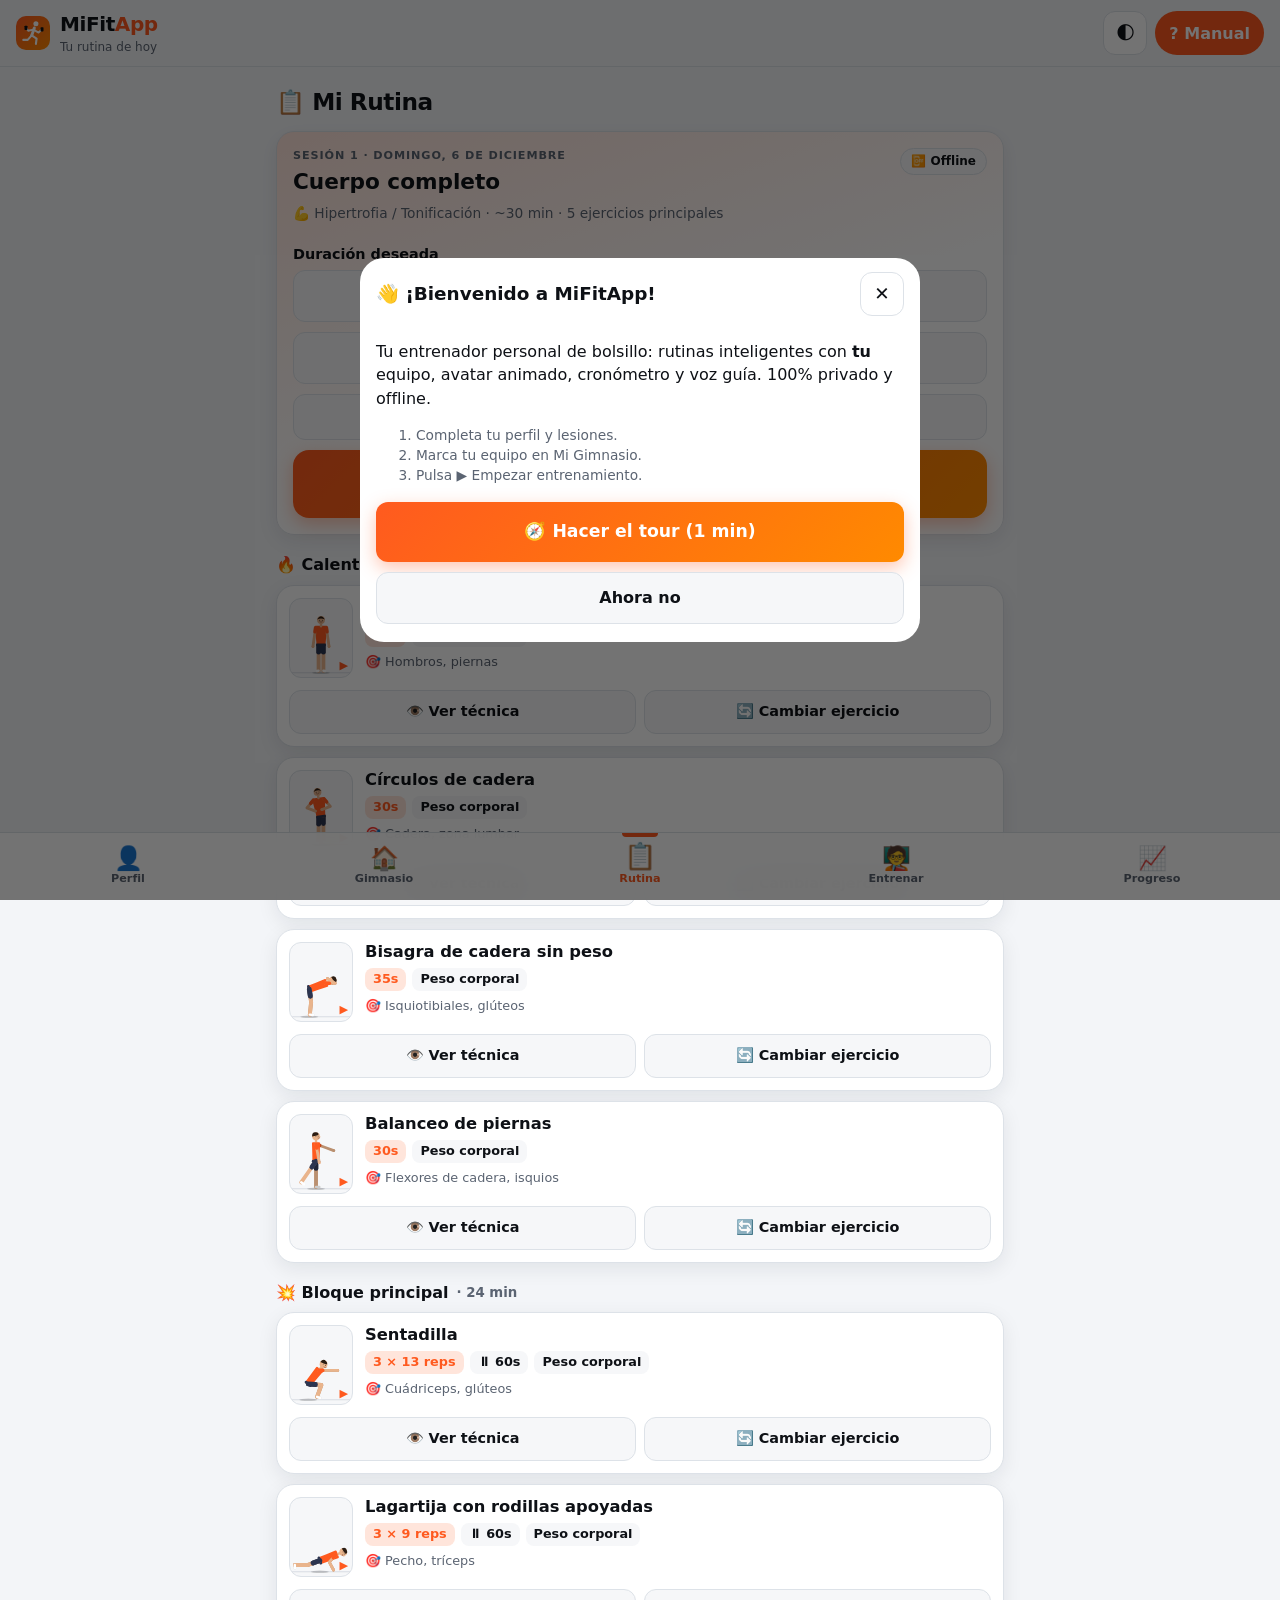
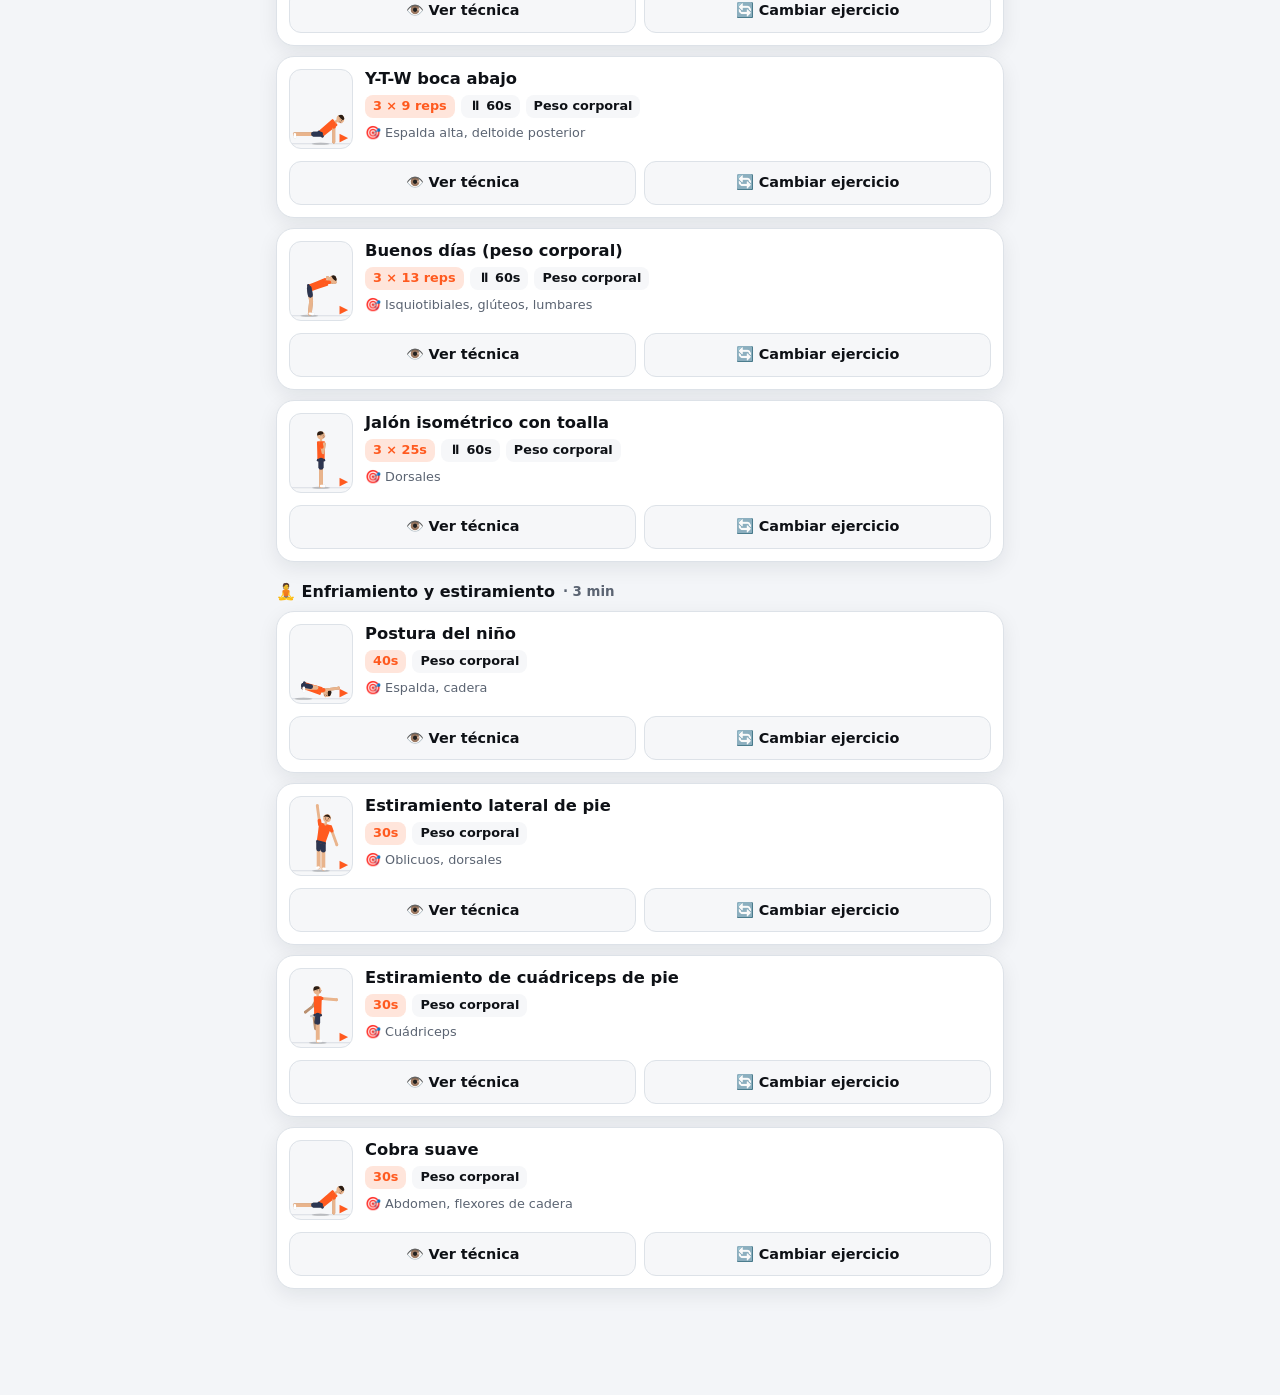
==== index.html @ 3c5616e1 "v1.1.0: galería de 12 entrenadores articulados y animación robusta en móvil - avatar.js: 12 personaj" ====
<!DOCTYPE html>
<html lang="es">
<head>
  <meta charset="UTF-8">
  <meta name="viewport" content="width=device-width, initial-scale=1, viewport-fit=cover">
  <title>MiFitApp · Entrenador personal</title>
  <meta name="description" content="Entrenamiento personalizado con tu equipo en casa: rutinas inteligentes, entrenador animado, cronómetro y voz guía. 100% offline y privado.">
  <meta name="theme-color" content="#0E1116" id="metaTheme">
  <meta name="mobile-web-app-capable" content="yes">
  <meta name="apple-mobile-web-app-capable" content="yes">
  <meta name="apple-mobile-web-app-status-bar-style" content="black-translucent">
  <meta name="apple-mobile-web-app-title" content="MiFitApp">
  <link rel="manifest" href="manifest.json">
  <link rel="icon" href="icons/icon.svg" type="image/svg+xml">
  <link rel="apple-touch-icon" href="icons/icon-192.png">
  <!-- Tema sin parpadeo: se aplica antes de pintar -->
  <script>
    (function () {
      try {
        var t = localStorage.getItem('mifit_theme') || 'auto';
        var dark = t === 'dark' || (t === 'auto' && window.matchMedia('(prefers-color-scheme: dark)').matches);
        document.documentElement.setAttribute('data-theme', dark ? 'dark' : 'light');
        document.documentElement.setAttribute('data-theme-pref', t);
      } catch (e) { document.documentElement.setAttribute('data-theme', 'dark'); }
    })();
  </script>
  <link rel="stylesheet" href="css/styles.css">
</head>
<body>
  <a class="skip" href="#main">Saltar al contenido</a>

  <!-- ===== Cabecera ===== -->
  <header class="app-header">
    <div class="brand">
      <img src="icons/icon.svg" alt="" class="brand-logo" width="34" height="34">
      <div>
        <h1>MiFit<span>App</span></h1>
        <p class="brand-sub" id="headerSub">Tu entrenador de bolsillo</p>
      </div>
    </div>
    <div class="header-actions">
      <button class="icon-btn" id="btnTheme" aria-label="Cambiar tema" title="Tema"><span id="themeIcon">🌓</span></button>
      <button class="pill-btn" id="btnManual" aria-label="Abrir manual">? Manual</button>
    </div>
  </header>

  <div id="banner" class="banner" hidden></div>

  <main id="main">
    <!-- ===================== PESTAÑA 1: PERFIL ===================== -->
    <section class="tab" id="tab-perfil" data-tab="perfil" hidden>
      <h2 class="tab-title">👤 Mi Perfil y Salud</h2>

      <div class="card">
        <h3>Datos biométricos</h3>
        <div class="grid-2">
          <label class="field"><span>Edad</span><input type="number" inputmode="numeric" id="pEdad" min="12" max="99" placeholder="30"></label>
          <label class="field"><span>Sexo</span>
            <select id="pSexo"><option value="m">Hombre</option><option value="f">Mujer</option></select>
          </label>
          <label class="field"><span>Peso (kg)</span><input type="number" inputmode="decimal" id="pPeso" min="30" max="250" step="0.1" placeholder="70"></label>
          <label class="field"><span>Estatura (cm)</span><input type="number" inputmode="numeric" id="pEstatura" min="120" max="230" placeholder="170"></label>
        </div>
        <div class="stat-row" id="bioStats"></div>
        <p class="label">Nivel de experiencia</p>
        <div class="seg" id="pNivel" role="radiogroup">
          <button data-v="principiante" role="radio">🌱 Principiante</button>
          <button data-v="intermedio" role="radio">⚡ Intermedio</button>
          <button data-v="avanzado" role="radio">🔥 Avanzado</button>
        </div>
        <p class="label">Días disponibles por semana</p>
        <div class="seg seg-num" id="pDias" role="radiogroup">
          <button data-v="2">2</button><button data-v="3">3</button><button data-v="4">4</button><button data-v="5">5</button><button data-v="6">6</button>
        </div>
        <p class="hint" id="splitHint"></p>
      </div>

      <div class="card">
        <h3>Objetivo principal</h3>
        <div class="choice-grid" id="pObjetivo"></div>
      </div>

      <div class="card">
        <h3>🚦 Semáforo de lesiones</h3>
        <p class="hint">Excluimos ejercicios de impacto o riesgo para estas zonas y los sustituimos por variantes seguras.</p>
        <div class="chips" id="pLesiones"></div>
        <p class="hint warn">⚠️ MiFitApp no sustituye a un profesional de la salud. Si tienes dolor agudo, consulta a tu médico.</p>
      </div>

      <div class="card">
        <h3>🎭 Mi entrenador</h3>
        <p class="hint">12 personajes articulados: humanos, mascotas y objetos. Todos hacen los mismos ejercicios y sostienen tu equipo.</p>
        <div class="gallery" id="galeriaPerfil"></div>
      </div>

      <div class="card">
        <h3>🔊 Voz, sonido y vibración</h3>
        <label class="switch-row"><span>🔊 Voz guía en español</span><input type="checkbox" id="sVoz" class="switch"></label>
        <label class="switch-row"><span>📳 Vibración</span><input type="checkbox" id="sVibra" class="switch"></label>
        <label class="switch-row"><span>🔔 Pitidos</span><input type="checkbox" id="sBeep" class="switch"></label>
        <button class="btn btn-ghost" id="btnProbarVoz">▶️ Probar voz</button>
      </div>

      <div class="card">
        <h3>✨ Inteligencia Artificial (opcional)</h3>
        <p class="hint">Pega tu API Key gratuita de <a href="https://aistudio.google.com/app/apikey" target="_blank" rel="noopener">Google AI Studio</a> para generar rutinas con Gemini 2.5 Flash. Se guarda solo en este dispositivo.</p>
        <div class="input-group">
          <input type="password" id="sApiKey" placeholder="AIza..." autocomplete="off" spellcheck="false">
          <button class="icon-btn" id="btnVerKey" aria-label="Mostrar u ocultar clave">👁️</button>
        </div>
        <div class="btn-row">
          <button class="btn btn-ghost" id="btnProbarKey">🔌 Probar conexión</button>
          <button class="btn btn-ghost" id="btnBorrarKey">🗑️ Quitar clave</button>
        </div>
        <p class="hint" id="keyStatus"></p>
      </div>

      <div class="card">
        <h3>🎨 Apariencia</h3>
        <div class="seg" id="sTema">
          <button data-v="light">☀️ Claro</button>
          <button data-v="dark">🌙 Oscuro</button>
          <button data-v="auto">🌓 Automático</button>
        </div>
      </div>

      <div class="card" id="cardRespaldo">
        <h3>💾 Datos y respaldo</h3>
        <p class="hint">Todo vive en tu teléfono. Exporta un respaldo para no perder tu progreso.</p>
        <p class="hint" id="lastBackupInfo"></p>
        <div class="btn-col">
          <button class="btn btn-primary" id="btnExportar">⬇️ Descargar respaldo</button>
          <button class="btn btn-secondary" id="btnCompartir">📤 Compartir (WhatsApp / Drive)</button>
          <label class="btn btn-ghost file-btn">📂 Restaurar desde archivo<input type="file" id="fileImport" accept="application/json,.json" hidden></label>
        </div>
        <details class="mirror">
          <summary>🪞 Copias espejo automáticas (últimos 7 días)</summary>
          <div id="mirrorList" class="mirror-list"></div>
        </details>
        <button class="btn btn-danger-ghost" id="btnReset">🧨 Borrar todos mis datos</button>
      </div>
      <p class="version" id="appVersion"></p>
    </section>

    <!-- ===================== PESTAÑA 2: GIMNASIO ===================== -->
    <section class="tab" id="tab-gimnasio" data-tab="gimnasio" hidden>
      <h2 class="tab-title">🏠 Mi Gimnasio</h2>
      <p class="hint">Marca exactamente lo que tienes. La rutina usará solo ese equipo.</p>
      <div class="travel-cta">
        <button class="btn btn-accent btn-lg" id="btnViaje">🧳 Modo Viaje · Hoy solo tengo…</button>
        <p class="hint" id="travelInfo"></p>
      </div>
      <div id="equipoLista"></div>
      <div class="sticky-summary" id="equipoResumen"></div>
    </section>

    <!-- ===================== PESTAÑA 3: RUTINA ===================== -->
    <section class="tab" id="tab-rutina" data-tab="rutina" hidden>
      <h2 class="tab-title">📋 Mi Rutina</h2>
      <div class="card hero-card">
        <div class="hero-top">
          <div>
            <p class="eyebrow" id="rDiaNum">Sesión 1</p>
            <h3 id="rDiaNombre">Cuerpo completo</h3>
            <p class="hint" id="rMeta"></p>
          </div>
          <span class="badge" id="rFuente">Offline</span>
        </div>
        <p class="label">Duración deseada</p>
        <div class="seg seg-num" id="rDuracion">
          <button data-v="15">15′</button><button data-v="30">30′</button><button data-v="45">45′</button><button data-v="60">60′</button>
        </div>
        <div class="btn-row">
          <button class="btn btn-ghost" id="btnRegenerar">🔄 Nueva rutina</button>
          <button class="btn btn-ai" id="btnIA" hidden>✨ Con IA</button>
        </div>
        <button class="btn btn-ghost" id="btnEntrenadorRutina">🎭 Entrenador</button>
        <button class="btn btn-primary btn-xl" id="btnEmpezar">▶️ Empezar entrenamiento</button>
      </div>
      <div id="travelBanner" class="notice" hidden></div>
      <div id="iaExplicacion" class="notice ai" hidden></div>
      <div id="rutinaLista"></div>
    </section>

    <!-- ===================== PESTAÑA 4: ENTRENADOR ===================== -->
    <section class="tab" id="tab-entrenador" data-tab="entrenador" hidden>
      <!-- Vista previa (sin sesión activa) -->
      <div id="coachIdle">
        <h2 class="tab-title">🧑‍🏫 Entrenador en Vivo</h2>
        <div class="card coach-preview">
          <div class="avatar-box" id="avatarIdle"></div>
          <button class="btn btn-ghost" id="btnCambiarEntrenador">🎭 Cambiar entrenador</button>
          <p class="hint center" id="coachIdleInfo"></p>
          <button class="btn btn-primary btn-xl" id="btnIniciarCoach">▶️ Iniciar rutina de hoy</button>
          <p class="hint center">La pantalla se mantendrá encendida mientras entrenas.</p>
        </div>
      </div>

      <!-- Reproductor (sesión activa, pantalla completa dividida) -->
      <div id="player" class="player" hidden data-phase="prep">
        <div class="player-top">
          <button class="icon-btn" id="plClose" aria-label="Salir del entrenamiento">✕</button>
          <div class="pl-progress"><div id="plProgressBar"></div></div>
          <div class="pl-clock" aria-label="Tiempo total"><span>⏱</span> <b id="plTotal">00:00</b></div>
          <button class="icon-btn" id="plVoice" aria-label="Activar o silenciar voz">🔊</button>
        </div>

        <!-- Mitad superior: avatar -->
        <div class="pl-stage">
          <div class="pl-info">
            <p class="pl-block" id="plBlock">Calentamiento</p>
            <h2 id="plName">Prepárate</h2>
            <p class="pl-set" id="plSet"></p>
          </div>
          <div class="avatar-box pl-avatar" id="avatarLive"></div>
          <div class="pl-tip">
            <p id="plMuscles"></p>
            <p id="plTip"></p>
          </div>
        </div>

        <!-- Mitad inferior: cronómetro + controles -->
        <div class="pl-panel">
          <div class="pl-timer-row">
            <div class="ring-wrap">
              <svg viewBox="0 0 120 120" class="ring" aria-hidden="true">
                <circle cx="60" cy="60" r="52" class="ring-bg"/>
                <circle cx="60" cy="60" r="52" class="ring-fg" id="plRing"/>
              </svg>
              <div class="ring-center">
                <div class="ring-num" id="plTime">00:05</div>
                <div class="ring-label" id="plLabel">Prepárate</div>
              </div>
            </div>
            <div class="pl-side">
              <div class="next-card" id="plNext" hidden>
                <p class="eyebrow">Siguiente</p>
                <p class="next-name" id="plNextName"></p>
                <p class="hint" id="plNextMeta"></p>
              </div>
              <div class="rpe" id="plRpe" hidden>
                <p class="eyebrow">¿Cómo se sintió <span id="plRpeName"></span>?</p>
                <div class="rpe-btns">
                  <button data-rpe="facil">😌 Fácil</button>
                  <button data-rpe="justo">👌 Justo</button>
                  <button data-rpe="pesado">🥵 Muy pesado</button>
                </div>
              </div>
            </div>
          </div>

          <div class="pl-actions">
            <button class="btn btn-done" id="plDone" hidden>✅ Serie completada</button>
            <div class="rest-ctrl" id="plRestCtrl" hidden>
              <button class="btn btn-ghost" id="plMinus">−15s</button>
              <button class="btn btn-ghost" id="plPlus">+15s</button>
              <button class="btn btn-rest" id="plSkip">Saltar descanso ⏭</button>
            </div>
          </div>
          <div class="pl-controls">
            <button class="ctrl" id="plPrev" aria-label="Anterior">⏮</button>
            <button class="ctrl ctrl-main" id="plPause" aria-label="Pausar">⏸</button>
            <button class="ctrl" id="plNextBtn" aria-label="Siguiente">⏭</button>
          </div>
        </div>

        <!-- Diálogo de salida -->
        <div class="pl-exit" id="plExit" hidden>
          <div class="pl-exit-card">
            <h3>¿Terminar el entrenamiento?</h3>
            <p class="hint">Puedes guardar lo que llevas o seguir entrenando.</p>
            <button class="btn btn-primary btn-lg" id="plExitContinue">💪 Seguir entrenando</button>
            <button class="btn btn-secondary btn-lg" id="plExitSave">💾 Terminar y guardar</button>
            <button class="btn btn-danger-ghost" id="plExitDiscard">Salir sin guardar</button>
          </div>
        </div>
      </div>
    </section>

    <!-- ===================== PESTAÑA 5: PROGRESO ===================== -->
    <section class="tab" id="tab-progreso" data-tab="progreso" hidden>
      <h2 class="tab-title">📈 Progreso</h2>
      <div class="kpis" id="kpis"></div>

      <div class="card">
        <div class="card-head">
          <button class="icon-btn" id="calPrev" aria-label="Mes anterior">‹</button>
          <h3 id="calTitle">Mes</h3>
          <button class="icon-btn" id="calNext" aria-label="Mes siguiente">›</button>
        </div>
        <div class="calendar" id="calendar"></div>
      </div>

      <div class="card">
        <h3>📏 Peso y medidas</h3>
        <div class="grid-2">
          <label class="field"><span>Fecha</span><input type="date" id="mFecha"></label>
          <label class="field"><span>Peso (kg)</span><input type="number" inputmode="decimal" step="0.1" id="mPeso"></label>
          <label class="field"><span>Cintura (cm)</span><input type="number" inputmode="decimal" step="0.1" id="mCintura"></label>
          <label class="field"><span>Cadera (cm)</span><input type="number" inputmode="decimal" step="0.1" id="mCadera"></label>
          <label class="field"><span>Brazo (cm)</span><input type="number" inputmode="decimal" step="0.1" id="mBrazo"></label>
          <label class="field"><span>Muslo (cm)</span><input type="number" inputmode="decimal" step="0.1" id="mMuslo"></label>
        </div>
        <button class="btn btn-primary" id="btnGuardarMedida">💾 Guardar medidas</button>
        <div class="seg seg-sm" id="chartMetric">
          <button data-v="peso">Peso</button><button data-v="cintura">Cintura</button><button data-v="cadera">Cadera</button><button data-v="brazo">Brazo</button><button data-v="muslo">Muslo</button>
        </div>
        <div id="chart" class="chart"></div>
        <div class="chart" id="chartKcal"></div>
      </div>

      <div class="card">
        <h3>🗓️ Historial</h3>
        <div id="historial" class="history"></div>
      </div>

      <div class="card">
        <h3>📘 Manual interactivo</h3>
        <button class="btn btn-secondary" id="btnTour2">🧭 Iniciar tour guiado (7 pasos)</button>
        <div id="faq" class="faq"></div>
      </div>
    </section>
  </main>

  <!-- ===== Navegación inferior ===== -->
  <nav class="bottom-nav" aria-label="Navegación principal">
    <button data-nav="perfil"><span class="ni">👤</span><span class="nl">Perfil</span></button>
    <button data-nav="gimnasio"><span class="ni">🏠</span><span class="nl">Gimnasio</span></button>
    <button data-nav="rutina"><span class="ni">📋</span><span class="nl">Rutina</span></button>
    <button data-nav="entrenador"><span class="ni">🧑‍🏫</span><span class="nl">Entrenar</span></button>
    <button data-nav="progreso"><span class="ni">📈</span><span class="nl">Progreso</span></button>
  </nav>

  <!-- ===== Modal genérico ===== -->
  <div class="modal" id="modal" hidden role="dialog" aria-modal="true" aria-labelledby="modalTitle">
    <div class="modal-card">
      <div class="modal-head">
        <h3 id="modalTitle"></h3>
        <button class="icon-btn" id="modalClose" aria-label="Cerrar">✕</button>
      </div>
      <div class="modal-body" id="modalBody"></div>
    </div>
  </div>

  <!-- ===== Tour guiado ===== -->
  <div class="tour" id="tour" hidden>
    <div class="tour-spot" id="tourSpot"></div>
    <div class="tour-card" id="tourCard">
      <p class="eyebrow" id="tourStep"></p>
      <h3 id="tourTitle"></h3>
      <p id="tourText"></p>
      <div class="btn-row">
        <button class="btn btn-ghost" id="tourPrev">Anterior</button>
        <button class="btn btn-primary" id="tourNext">Siguiente</button>
      </div>
      <button class="link-btn" id="tourSkip">Saltar tour</button>
    </div>
  </div>

  <div class="toast" id="toast" role="status" aria-live="polite"></div>

  <script src="js/ejercicios.js"></script>
  <script src="js/avatar.js"></script>
  <script src="js/app.js"></script>
</body>
</html>
---- css/styles.css ----
/* =========================================================================
   MiFitApp · styles.css
   Mobile-first · Temas Claro / Oscuro / Automático · Botones táctiles grandes
   ========================================================================= */

:root {
  --brand: #ff5a1f;
  --brand-2: #ff8a00;
  --brand-ink: #ffffff;
  --rest: #1fa2ff;
  --prep: #f5b400;
  --ok: #16a34a;
  --danger: #e11d48;
  --ai: #7c3aed;

  --bg: #f3f5f8;
  --bg-2: #e9edf2;
  --surface: #ffffff;
  --surface-2: #f6f7f9;
  --border: #dde2e8;
  --text: #0e1116;
  --muted: #5b6472;
  --shadow: 0 6px 20px rgba(15, 23, 42, .08);

  --radius: 18px;
  --radius-sm: 12px;
  --tap: 52px;
  --nav-h: 68px;
  --safe-b: env(safe-area-inset-bottom, 0px);
  --safe-t: env(safe-area-inset-top, 0px);

  /* Avatar */
  --av-skin: #e9b48c; --av-skin-d: #c78e66;
  --av-shirt: #ff5a1f; --av-shirt-d: #c8410f;
  --av-shorts: #1f2a44; --av-shorts-d: #141c30;
  --av-shoe: #ffffff; --av-shoe-d: #b9c0ca;
  --av-hair: #2b1d14; --av-ground: rgba(100, 116, 139, .35);

  color-scheme: light;
}

:root[data-theme="dark"] {
  --bg: #0b0e13;
  --bg-2: #11161d;
  --surface: #151a22;
  --surface-2: #1c2330;
  --border: #283142;
  --text: #f4f6f8;
  --muted: #9aa5b5;
  --shadow: 0 8px 24px rgba(0, 0, 0, .35);
  --av-shoe: #e8edf3;
  --av-shorts: #3a4a72; --av-shorts-d: #2a3655;
  --av-ground: rgba(148, 163, 184, .3);
  color-scheme: dark;
}

* { box-sizing: border-box; -webkit-tap-highlight-color: transparent; }
html { -webkit-text-size-adjust: 100%; }
body {
  margin: 0;
  font-family: system-ui, -apple-system, "Segoe UI", Roboto, "Helvetica Neue", Arial, sans-serif;
  background: var(--bg);
  color: var(--text);
  line-height: 1.45;
  min-height: 100dvh;
  padding-bottom: calc(var(--nav-h) + var(--safe-b) + 16px);
  overscroll-behavior-y: contain;
}
[hidden] { display: none !important; }
a { color: var(--brand); }
button { font: inherit; color: inherit; cursor: pointer; }
input, select { font: inherit; color: inherit; }
.skip { position: absolute; left: -999px; }
.skip:focus { left: 8px; top: 8px; z-index: 999; background: var(--surface); padding: 8px; }
:focus-visible { outline: 3px solid var(--brand); outline-offset: 2px; }

/* ===== Cabecera ===== */
.app-header {
  position: sticky; top: 0; z-index: 30;
  display: flex; align-items: center; justify-content: space-between; gap: 8px;
  padding: calc(10px + var(--safe-t)) 16px 10px;
  background: color-mix(in srgb, var(--bg) 88%, transparent);
  backdrop-filter: blur(12px); -webkit-backdrop-filter: blur(12px);
  border-bottom: 1px solid var(--border);
}
.brand { display: flex; align-items: center; gap: 10px; min-width: 0; }
.brand-logo { border-radius: 10px; flex: none; }
.brand h1 { font-size: 1.25rem; margin: 0; letter-spacing: -.02em; font-weight: 900; }
.brand h1 span { color: var(--brand); }
.brand-sub { margin: 0; font-size: .75rem; color: var(--muted); white-space: nowrap; overflow: hidden; text-overflow: ellipsis; }
.header-actions { display: flex; gap: 8px; align-items: center; }

.icon-btn {
  min-width: 44px; height: 44px; border-radius: 12px;
  border: 1px solid var(--border); background: var(--surface);
  font-size: 1.15rem; display: inline-grid; place-items: center; padding: 0 8px;
}
.pill-btn {
  height: 44px; padding: 0 14px; border-radius: 999px; border: 0;
  background: var(--brand); color: var(--brand-ink); font-weight: 800;
}

main { padding: 12px 16px; max-width: 760px; margin: 0 auto; }
.tab-title { font-size: 1.45rem; margin: 6px 0 12px; letter-spacing: -.02em; font-weight: 900; }

/* ===== Tarjetas y formularios ===== */
.card {
  background: var(--surface); border: 1px solid var(--border);
  border-radius: var(--radius); padding: 16px; margin-bottom: 14px; box-shadow: var(--shadow);
}
.card h3 { margin: 0 0 10px; font-size: 1.08rem; }
.card-head { display: flex; align-items: center; justify-content: space-between; gap: 8px; margin-bottom: 10px; }
.card-head h3 { margin: 0; }
.grid-2 { display: grid; grid-template-columns: 1fr 1fr; gap: 10px; }
.field { display: flex; flex-direction: column; gap: 4px; font-size: .85rem; color: var(--muted); font-weight: 600; }
.field input, .field select, .input-group input {
  height: var(--tap); border-radius: var(--radius-sm); border: 1.5px solid var(--border);
  background: var(--surface-2); padding: 0 12px; font-size: 1.05rem; color: var(--text); width: 100%;
}
.field input:focus, .field select:focus, .input-group input:focus { border-color: var(--brand); outline: none; }
.input-group { display: flex; gap: 8px; }
.input-group .icon-btn { height: var(--tap); min-width: var(--tap); }
.label { font-weight: 700; font-size: .9rem; margin: 14px 0 6px; }
.hint { color: var(--muted); font-size: .86rem; margin: 6px 0; }
.hint.warn { color: #b45309; }
:root[data-theme="dark"] .hint.warn { color: #fbbf24; }
.center { text-align: center; }
.eyebrow { text-transform: uppercase; letter-spacing: .08em; font-size: .7rem; font-weight: 800; color: var(--muted); margin: 0; }
.version { text-align: center; color: var(--muted); font-size: .75rem; }

/* Segmentados */
.seg { display: flex; gap: 6px; flex-wrap: wrap; }
.seg button {
  flex: 1 1 0; min-height: var(--tap); border-radius: var(--radius-sm);
  border: 1.5px solid var(--border); background: var(--surface-2); font-weight: 700; padding: 6px 8px;
}
.seg button.on { background: var(--brand); border-color: var(--brand); color: var(--brand-ink); }
.seg-num button { font-size: 1.1rem; }
.seg-sm button { min-height: 40px; font-size: .85rem; }
.seg-sm { margin-top: 14px; }

/* Opciones de objetivo */
.choice-grid { display: grid; grid-template-columns: 1fr; gap: 8px; }
.choice {
  display: flex; align-items: center; gap: 12px; text-align: left;
  min-height: 64px; padding: 10px 14px; border-radius: var(--radius-sm);
  border: 1.5px solid var(--border); background: var(--surface-2);
}
.choice .ci { font-size: 1.6rem; }
.choice b { display: block; }
.choice small { color: var(--muted); }
.choice.on { border-color: var(--brand); background: color-mix(in srgb, var(--brand) 12%, var(--surface)); box-shadow: inset 0 0 0 1px var(--brand); }

/* Chips */
.chips { display: flex; flex-wrap: wrap; gap: 8px; }
.chip {
  min-height: 48px; padding: 0 16px; border-radius: 999px; border: 1.5px solid var(--border);
  background: var(--surface-2); font-weight: 700; display: inline-flex; align-items: center; gap: 6px;
}
.chip.on { background: var(--danger); border-color: var(--danger); color: #fff; }
.chip.none.on { background: var(--ok); border-color: var(--ok); }

/* Interruptores */
.switch-row { display: flex; align-items: center; justify-content: space-between; min-height: var(--tap); font-weight: 600; border-bottom: 1px solid var(--border); }
.switch { appearance: none; -webkit-appearance: none; width: 52px; height: 30px; border-radius: 999px; background: var(--border); position: relative; transition: background .2s; cursor: pointer; flex: none; }
.switch::after { content: ""; position: absolute; top: 3px; left: 3px; width: 24px; height: 24px; border-radius: 50%; background: #fff; transition: transform .2s; box-shadow: 0 1px 3px #0004; }
.switch:checked { background: var(--brand); }
.switch:checked::after { transform: translateX(22px); }

/* Botones */
.btn {
  min-height: var(--tap); border-radius: var(--radius-sm); border: 0; padding: 0 16px;
  font-weight: 800; font-size: 1rem; display: inline-flex; align-items: center; justify-content: center; gap: 8px;
  width: 100%; margin-top: 10px; text-decoration: none; transition: transform .08s, filter .2s;
}
.btn:active { transform: scale(.98); }
.btn:disabled { opacity: .5; }
.btn-primary { background: linear-gradient(135deg, var(--brand), var(--brand-2)); color: #fff; box-shadow: 0 6px 18px color-mix(in srgb, var(--brand) 35%, transparent); }
.btn-secondary { background: var(--text); color: var(--bg); }
.btn-ghost { background: var(--surface-2); border: 1.5px solid var(--border); color: var(--text); }
.btn-accent { background: #0ea5e9; color: #fff; }
.btn-ai { background: linear-gradient(135deg, #7c3aed, #db2777); color: #fff; }
.btn-danger-ghost { background: transparent; color: var(--danger); border: 1.5px dashed color-mix(in srgb, var(--danger) 50%, transparent); }
.btn-lg { min-height: 60px; font-size: 1.08rem; }
.btn-xl { min-height: 68px; font-size: 1.2rem; border-radius: 16px; }
.btn-row { display: flex; gap: 8px; }
.btn-row .btn { flex: 1; }
.btn-col .btn { margin-top: 8px; }
.file-btn { cursor: pointer; }
.link-btn { background: none; border: 0; color: var(--muted); text-decoration: underline; margin-top: 8px; padding: 8px; }

.stat-row { display: flex; gap: 8px; margin-top: 10px; flex-wrap: wrap; }
.stat { flex: 1 1 30%; background: var(--surface-2); border-radius: var(--radius-sm); padding: 8px 10px; }
.stat b { display: block; font-size: 1.1rem; }
.stat small { color: var(--muted); font-size: .72rem; }

.badge { background: var(--surface-2); border: 1px solid var(--border); border-radius: 999px; padding: 4px 10px; font-size: .75rem; font-weight: 800; white-space: nowrap; }
.badge.ai { background: var(--ai); color: #fff; border-color: transparent; }

.notice { border-radius: var(--radius-sm); padding: 12px 14px; margin-bottom: 12px; background: color-mix(in srgb, #0ea5e9 14%, var(--surface)); border: 1px solid color-mix(in srgb, #0ea5e9 40%, transparent); font-size: .92rem; }
.notice.ai { background: color-mix(in srgb, var(--ai) 12%, var(--surface)); border-color: color-mix(in srgb, var(--ai) 40%, transparent); white-space: pre-line; }
.banner { margin: 10px 16px 0; padding: 12px 14px; border-radius: var(--radius-sm); background: color-mix(in srgb, var(--prep) 22%, var(--surface)); border: 1px solid color-mix(in srgb, var(--prep) 60%, transparent); font-size: .92rem; display: flex; gap: 8px; align-items: center; flex-wrap: wrap; }
.banner .btn { width: auto; margin: 0; min-height: 42px; }

/* ===== Gimnasio ===== */
.eq-cat { margin: 18px 0 8px; font-size: 1rem; color: var(--muted); text-transform: uppercase; letter-spacing: .06em; }
.eq-grid { display: grid; grid-template-columns: repeat(2, 1fr); gap: 10px; }
.eq-card {
  position: relative; text-align: left; min-height: 104px; padding: 12px; border-radius: var(--radius);
  border: 2px solid var(--border); background: var(--surface); box-shadow: var(--shadow); display: flex; flex-direction: column; gap: 2px;
}
.eq-card .ei { font-size: 1.8rem; line-height: 1; }
.eq-card b { font-size: .95rem; line-height: 1.2; }
.eq-card small { color: var(--muted); font-size: .76rem; }
.eq-card::after { content: ""; position: absolute; top: 10px; right: 10px; width: 24px; height: 24px; border-radius: 8px; border: 2px solid var(--border); background: var(--surface-2); }
.eq-card.on { border-color: var(--brand); background: color-mix(in srgb, var(--brand) 10%, var(--surface)); }
.eq-card.on::after { content: "✓"; background: var(--brand); border-color: var(--brand); color: #fff; font-weight: 900; display: grid; place-items: center; font-size: .85rem; }
.eq-card.fixed { opacity: .85; }
.travel-cta { margin-bottom: 4px; }
.sticky-summary { position: sticky; bottom: calc(var(--nav-h) + var(--safe-b) + 8px); margin-top: 14px; background: var(--text); color: var(--bg); border-radius: 999px; padding: 10px 16px; text-align: center; font-weight: 800; box-shadow: var(--shadow); }

/* ===== Rutina ===== */
.hero-card { background: linear-gradient(160deg, color-mix(in srgb, var(--brand) 16%, var(--surface)), var(--surface) 55%); }
.hero-top { display: flex; justify-content: space-between; gap: 10px; align-items: flex-start; }
.hero-top h3 { font-size: 1.35rem; margin: 2px 0; }
.block-title { display: flex; align-items: center; gap: 8px; font-size: 1rem; margin: 18px 0 8px; }
.block-title small { color: var(--muted); font-weight: 600; }
.ex-card { background: var(--surface); border: 1px solid var(--border); border-radius: var(--radius); padding: 12px; margin-bottom: 10px; display: grid; grid-template-columns: 64px 1fr; gap: 12px; box-shadow: var(--shadow); }
.ex-thumb { width: 64px; height: 80px; border-radius: 12px; background: var(--surface-2); border: 1px solid var(--border); padding: 0; overflow: hidden; position: relative; }
.ex-thumb .avatar-svg { pointer-events: none; }
.ex-thumb::after { content: "▶"; position: absolute; right: 4px; bottom: 2px; font-size: .7rem; color: var(--brand); }
.ex-card h4 { margin: 0; font-size: 1.02rem; line-height: 1.25; }
.ex-meta { display: flex; flex-wrap: wrap; gap: 6px; margin: 6px 0; }
.ex-meta span { background: var(--surface-2); border-radius: 8px; padding: 2px 8px; font-size: .8rem; font-weight: 700; }
.ex-meta .hl { background: color-mix(in srgb, var(--brand) 16%, var(--surface)); color: var(--brand); }
.ex-muscles { font-size: .8rem; color: var(--muted); margin: 0; }
.ex-prog { font-size: .8rem; margin: 4px 0 0; color: var(--ok); font-weight: 700; }
.ex-prog.down { color: var(--danger); }
.ex-actions { grid-column: 1 / -1; display: flex; gap: 8px; }
.ex-actions .btn { margin: 0; min-height: 44px; font-size: .9rem; }

/* ===== Entrenador (vista previa) ===== */
.coach-preview { text-align: center; }
.avatar-box { width: 100%; aspect-ratio: 200 / 260; max-height: 46vh; margin: 0 auto; }
.coach-preview .avatar-box { max-width: 320px; background: radial-gradient(circle at 50% 40%, color-mix(in srgb, var(--brand) 14%, transparent), transparent 70%); border-radius: var(--radius); }
.coach-preview .seg { max-width: 320px; margin: 8px auto 0; }

/* ===== Reproductor (pantalla dividida) ===== */
body.training { padding-bottom: 0; overflow: hidden; }
body.training .app-header, body.training .bottom-nav, body.training .banner { display: none; }
body.training main { padding: 0; max-width: none; }
.player {
  --accent: var(--brand);
  position: fixed; inset: 0; z-index: 50; background: var(--bg);
  display: grid; grid-template-rows: auto minmax(0, 1fr) auto;
  padding-top: var(--safe-t); padding-bottom: var(--safe-b);
}
.player[data-phase="rest"] { --accent: var(--rest); }
.player[data-phase="prep"] { --accent: var(--prep); }
.player-top { display: flex; align-items: center; gap: 8px; padding: 8px 12px; }
.pl-progress { flex: 1; height: 8px; background: var(--surface-2); border-radius: 99px; overflow: hidden; }
.pl-progress div { height: 100%; width: 0; background: var(--accent); transition: width .4s; }
.pl-clock { font-variant-numeric: tabular-nums; font-size: .95rem; background: var(--surface); border: 1px solid var(--border); border-radius: 10px; padding: 8px 10px; white-space: nowrap; }

.pl-stage { display: flex; flex-direction: column; min-height: 0; padding: 0 14px; }
.pl-info { text-align: center; }
.pl-block { margin: 0; font-size: .72rem; font-weight: 900; letter-spacing: .1em; text-transform: uppercase; color: var(--accent); }
.pl-info h2 { margin: 2px 0 0; font-size: clamp(1.15rem, 5vw, 1.6rem); line-height: 1.15; letter-spacing: -.01em; }
.pl-set { margin: 2px 0 0; color: var(--muted); font-weight: 700; font-size: .9rem; }
.pl-avatar { flex: 1; min-height: 0; max-height: none; aspect-ratio: auto; width: 100%; }
.pl-avatar .avatar-svg { height: 100%; }
.pl-tip { font-size: .82rem; color: var(--muted); text-align: center; padding: 2px 6px 6px; }
.pl-tip p { margin: 0; }
.pl-tip #plMuscles { color: var(--text); font-weight: 700; }

.pl-panel {
  background: var(--surface); border-top: 4px solid var(--accent);
  border-radius: 24px 24px 0 0; padding: 12px 14px 10px; box-shadow: 0 -8px 24px rgba(0,0,0,.12);
  transition: border-color .3s;
}
.pl-timer-row { display: flex; align-items: center; gap: 12px; }
.ring-wrap { position: relative; width: min(42vw, 30vh, 190px); aspect-ratio: 1; flex: none; margin: 0 auto; }
.ring { width: 100%; height: 100%; transform: rotate(-90deg); }
.ring-bg { fill: none; stroke: var(--surface-2); stroke-width: 10; }
.ring-fg { fill: none; stroke: var(--accent); stroke-width: 10; stroke-linecap: round; stroke-dasharray: 326.73; stroke-dashoffset: 0; transition: stroke-dashoffset .25s linear, stroke .3s; }
.ring-center { position: absolute; inset: 0; display: grid; place-content: center; text-align: center; }
.ring-num { font-size: clamp(2rem, 11vw, 3.2rem); font-weight: 900; font-variant-numeric: tabular-nums; letter-spacing: -.03em; line-height: 1; }
.ring-label { font-size: .78rem; font-weight: 800; text-transform: uppercase; letter-spacing: .06em; color: var(--accent); margin-top: 4px; }
.pl-side { flex: 1; min-width: 0; }
.pl-side:empty { display: none; }
.next-card { background: var(--surface-2); border-radius: 14px; padding: 10px 12px; border-left: 4px solid var(--rest); }
.next-name { font-weight: 800; margin: 2px 0; line-height: 1.2; }
.next-card .hint { margin: 0; font-size: .8rem; }
.rpe { margin-top: 8px; }
.rpe .eyebrow { margin-bottom: 4px; }
.rpe-btns { display: grid; grid-template-columns: 1fr; gap: 6px; }
.rpe-btns button { min-height: 40px; border-radius: 10px; border: 1.5px solid var(--border); background: var(--surface); font-weight: 800; font-size: .88rem; }
.rpe-btns button.on { background: var(--accent); color: #fff; border-color: var(--accent); }

.pl-actions { margin-top: 8px; }
.pl-actions .btn { margin-top: 0; }
.btn-done { min-height: 72px; font-size: 1.35rem; background: var(--ok); color: #fff; border-radius: 18px; box-shadow: 0 8px 20px color-mix(in srgb, var(--ok) 40%, transparent); }
.rest-ctrl { display: grid; grid-template-columns: 1fr 1fr 2fr; gap: 8px; }
.rest-ctrl .btn { min-height: 60px; font-size: 1.05rem; }
.btn-rest { background: var(--rest); color: #fff; }
.pl-controls { display: flex; justify-content: center; align-items: center; gap: 18px; margin-top: 10px; }
.ctrl { width: 60px; height: 60px; border-radius: 50%; border: 1.5px solid var(--border); background: var(--surface-2); font-size: 1.4rem; }
.ctrl-main { width: 76px; height: 76px; background: var(--accent); color: #fff; border: 0; font-size: 1.8rem; box-shadow: 0 6px 18px color-mix(in srgb, var(--accent) 45%, transparent); }
.player.paused .ring-num { animation: blink 1s steps(2) infinite; }
@keyframes blink { 50% { opacity: .35; } }

.pl-exit { position: absolute; inset: 0; background: rgba(0,0,0,.6); display: grid; place-items: center; padding: 16px; z-index: 5; }
.pl-exit-card { background: var(--surface); border-radius: var(--radius); padding: 18px; width: 100%; max-width: 420px; }
.pl-exit-card h3 { margin: 0; }

@media (min-height: 760px) { .ring-wrap { width: min(46vw, 32vh, 220px); } }
@media (max-height: 640px) { .pl-tip #plTip { display: none; } .ctrl { width: 50px; height: 50px; } .ctrl-main { width: 62px; height: 62px; } .btn-done { min-height: 60px; } }
@media (min-width: 820px) and (orientation: landscape) {
  .player { grid-template-columns: 1fr 1fr; grid-template-rows: auto 1fr; }
  .player-top { grid-column: 1 / -1; }
  .pl-panel { border-radius: 24px 0 0 0; border-top: 0; border-left: 4px solid var(--accent); display: flex; flex-direction: column; justify-content: center; }
}

/* ===== Progreso ===== */
.kpis { display: grid; grid-template-columns: repeat(2, 1fr); gap: 10px; margin-bottom: 14px; }
.kpi { background: var(--surface); border: 1px solid var(--border); border-radius: var(--radius); padding: 14px; box-shadow: var(--shadow); }
.kpi b { font-size: 1.7rem; display: block; font-variant-numeric: tabular-nums; letter-spacing: -.02em; }
.kpi small { color: var(--muted); font-weight: 700; }
.kpi.hot { background: linear-gradient(135deg, var(--brand), var(--brand-2)); color: #fff; border: 0; }
.kpi.hot small { color: #fffc; }
.calendar { display: grid; grid-template-columns: repeat(7, 1fr); gap: 4px; text-align: center; }
.calendar .dow { font-size: .72rem; color: var(--muted); font-weight: 800; padding: 4px 0; }
.calendar .day { aspect-ratio: 1; border-radius: 10px; display: grid; place-items: center; font-size: .9rem; font-weight: 700; background: var(--surface-2); position: relative; }
.calendar .day.empty { background: transparent; }
.calendar .day.done { background: var(--brand); color: #fff; }
.calendar .day.done::after { content: "🔥"; position: absolute; font-size: .55rem; bottom: 1px; right: 3px; }
.calendar .day.today { box-shadow: inset 0 0 0 2px var(--text); }
.chart { margin-top: 12px; }
.chart svg { width: 100%; height: auto; display: block; }
.chart .axis { stroke: var(--border); stroke-width: 1; }
.chart .line { fill: none; stroke: var(--brand); stroke-width: 3; stroke-linejoin: round; stroke-linecap: round; }
.chart .area { fill: color-mix(in srgb, var(--brand) 14%, transparent); }
.chart .dot { fill: var(--surface); stroke: var(--brand); stroke-width: 2.5; }
.chart text { fill: var(--muted); font-size: 11px; font-family: inherit; }
.chart .bar { fill: var(--rest); }
.chart .val { fill: var(--text); font-weight: 800; }
.chart-empty { color: var(--muted); text-align: center; padding: 20px; font-size: .9rem; background: var(--surface-2); border-radius: var(--radius-sm); }
.history { display: flex; flex-direction: column; gap: 8px; }
.h-item { display: flex; justify-content: space-between; gap: 10px; padding: 10px 12px; background: var(--surface-2); border-radius: var(--radius-sm); align-items: center; }
.h-item b { display: block; }
.h-item small { color: var(--muted); }
.h-item .h-k { text-align: right; font-weight: 800; white-space: nowrap; }
.faq details { border-bottom: 1px solid var(--border); padding: 4px 0; }
.faq summary { min-height: 48px; display: flex; align-items: center; font-weight: 700; cursor: pointer; list-style: none; }
.faq summary::before { content: "＋"; margin-right: 8px; color: var(--brand); }
.faq details[open] summary::before { content: "－"; }
.faq p { margin: 0 0 10px; color: var(--muted); }
.mirror { margin-top: 12px; }
.mirror summary { min-height: 44px; display: flex; align-items: center; cursor: pointer; font-weight: 700; }
.mirror-list .h-item { margin-bottom: 6px; }
.mirror-list .btn { width: auto; margin: 0; min-height: 40px; }

/* ===== Navegación inferior ===== */
.bottom-nav {
  position: fixed; left: 0; right: 0; bottom: 0; z-index: 40;
  display: grid; grid-template-columns: repeat(5, 1fr);
  height: calc(var(--nav-h) + var(--safe-b)); padding-bottom: var(--safe-b);
  background: color-mix(in srgb, var(--surface) 94%, transparent);
  backdrop-filter: blur(14px); -webkit-backdrop-filter: blur(14px);
  border-top: 1px solid var(--border);
}
.bottom-nav button { border: 0; background: none; display: flex; flex-direction: column; align-items: center; justify-content: center; gap: 2px; color: var(--muted); font-weight: 700; position: relative; }
.bottom-nav .ni { font-size: 1.45rem; line-height: 1; transition: transform .2s; }
.bottom-nav .nl { font-size: .7rem; }
.bottom-nav button.on { color: var(--brand); }
.bottom-nav button.on .ni { transform: translateY(-2px) scale(1.12); }
.bottom-nav button.on::before { content: ""; position: absolute; top: 0; width: 36px; height: 4px; border-radius: 0 0 4px 4px; background: var(--brand); }

/* ===== Modal ===== */
.modal { position: fixed; inset: 0; z-index: 80; background: rgba(0,0,0,.55); display: flex; align-items: flex-end; justify-content: center; animation: fade .2s; }
.modal-card { background: var(--surface); width: 100%; max-width: 560px; max-height: 90dvh; border-radius: 24px 24px 0 0; display: flex; flex-direction: column; padding-bottom: var(--safe-b); animation: up .25s ease-out; }
.modal-head { display: flex; justify-content: space-between; align-items: center; padding: 14px 16px 8px; gap: 8px; }
.modal-head h3 { margin: 0; font-size: 1.15rem; }
.modal-body { padding: 0 16px 18px; overflow-y: auto; }
.modal-body .avatar-box { max-width: 280px; }
@media (min-width: 600px) { .modal { align-items: center; } .modal-card { border-radius: 24px; } }
@keyframes fade { from { opacity: 0; } }
@keyframes up { from { transform: translateY(40px); opacity: .4; } }

.summary-hero { text-align: center; padding: 8px 0; }
.summary-hero .big { font-size: 3rem; }
.summary-grid { display: grid; grid-template-columns: 1fr 1fr; gap: 8px; margin: 12px 0; }
.summary-grid .stat b { font-size: 1.4rem; }
.tip-box { background: color-mix(in srgb, var(--rest) 12%, var(--surface)); border-radius: var(--radius-sm); padding: 12px; margin-top: 8px; font-size: .92rem; }

/* ===== Tour ===== */
.tour { position: fixed; inset: 0; z-index: 90; }
.tour-spot { position: fixed; border-radius: 14px; box-shadow: 0 0 0 9999px rgba(0,0,0,.66); transition: all .3s ease; pointer-events: none; outline: 3px solid var(--brand); }
.tour-card { position: fixed; left: 16px; right: 16px; max-width: 420px; margin: 0 auto; background: var(--surface); border-radius: var(--radius); padding: 16px; box-shadow: var(--shadow); transition: top .3s, bottom .3s; text-align: center; }
.tour-card h3 { margin: 4px 0; }
.tour-card p { margin: 6px 0; }

/* ===== Toast ===== */
.toast { position: fixed; left: 50%; bottom: calc(var(--nav-h) + var(--safe-b) + 14px); transform: translate(-50%, 30px); background: var(--text); color: var(--bg); padding: 12px 18px; border-radius: 999px; font-weight: 700; opacity: 0; pointer-events: none; transition: all .25s; z-index: 100; max-width: calc(100% - 32px); text-align: center; }
.toast.show { opacity: 1; transform: translate(-50%, 0); }
body.training .toast { bottom: 24px; }

/* ===== Avatar SVG ===== */
.avatar-svg { width: 100%; height: 100%; display: block; }
.av-leg, .av-arm { stroke: var(--av-skin); stroke-linecap: round; stroke-linejoin: round; }
.av-leg { stroke-width: var(--av-leg-w, 13); } .av-arm { stroke-width: var(--av-arm-w, 9.5); }
.av-leg.far, .av-arm.far { stroke: var(--av-skin-d); }
.av-shorts { stroke: var(--av-shorts); stroke-linecap: round; } .av-shorts.far { stroke: var(--av-shorts-d); }
.av-sleeve { stroke: var(--av-shirt); stroke-linecap: round; } .av-sleeve.far { stroke: var(--av-shirt-d); }
.av-shoe { stroke: var(--av-shoe); stroke-linecap: round; } .av-shoe.far { stroke: var(--av-shoe-d); }
.av-hand { fill: var(--av-skin); } .av-hand.far { fill: var(--av-skin-d); }
.av-shirt { fill: var(--av-shirt); stroke: var(--av-shirt); stroke-width: var(--av-shirt-w, 7); stroke-linejoin: round; }
.av-belt { stroke: var(--av-shorts); stroke-width: 9; stroke-linecap: round; }
.av-skin { fill: var(--av-skin); } .av-skin-l { stroke: var(--av-skin); stroke-linecap: round; }
.av-hair { fill: var(--av-hair); } .av-eye { fill: #1a1a1a; }
.av-mouth { stroke: #7a3b2a; stroke-width: 1.6; fill: none; stroke-linecap: round; }
.av-ground { stroke: var(--av-ground); stroke-width: 2; } .av-shadow { fill: rgba(0,0,0,.18); }
.av-metal { fill: #64748b; } .av-metal-l { stroke: #64748b; stroke-linecap: round; }
.av-plate { fill: #273040; } :root[data-theme="dark"] .av-plate { fill: #0b1220; stroke: #475569; stroke-width: 1; }
.av-handle { stroke: #273040; stroke-width: 4; fill: none; }
.av-band { stroke: #22c55e; stroke-linecap: round; } .av-band.far { stroke: #15803d; }
.av-band-p { stroke: #22c55e; stroke-width: 3; fill: none; } .av-band-p.far { stroke: #15803d; }
.av-rope { stroke: #eab308; stroke-width: 2.5; fill: none; }
.av-ball { fill: #8b5cf6; } .av-ball-l { stroke: #5b21b6; stroke-width: 1.5; fill: none; }
.av-strap { stroke: #eab308; stroke-linecap: round; } .av-strap.far { stroke: #a16207; }
.av-post { fill: #94a3b8; } .av-wall { fill: rgba(148, 163, 184, .22); } .av-chair { fill: #b45309; }

/* Ahorro de animaciones del sistema: se reduce la UI, pero el entrenador SIEMPRE se anima
   (la animación del avatar corre por JavaScript y es el contenido principal del entrenamiento). */
@media (prefers-reduced-motion: reduce) {
  *:not(.avatar-svg):not(.avatar-svg *) { animation: none !important; transition: none !important; }
  .avatar-svg, .avatar-svg * { animation: revert !important; transition: revert !important; }
}
@media (min-width: 600px) { .choice-grid { grid-template-columns: 1fr 1fr; } .eq-grid { grid-template-columns: repeat(3, 1fr); } .kpis { grid-template-columns: repeat(4, 1fr); } }

/* ===== Galería de entrenadores ===== */
.gallery { display: flex; flex-direction: column; gap: 10px; }
.gal-preview { display: flex; flex-direction: column; align-items: center; text-align: center; background: radial-gradient(circle at 50% 38%, color-mix(in srgb, var(--brand) 14%, transparent), transparent 70%); border-radius: var(--radius); padding: 6px 0; }
.gal-av { max-width: 190px; max-height: 250px; aspect-ratio: 200 / 260; margin: 0 auto; }
.gal-info { display: flex; flex-direction: column; margin-top: 2px; }
.gal-info b { font-size: 1.1rem; }
.gal-info small { color: var(--muted); }
.gtabs { display: flex; gap: 6px; }
.gtabs button { flex: 1; min-height: 48px; border-radius: var(--radius-sm); border: 1.5px solid var(--border); background: var(--surface-2); font-weight: 800; font-size: .88rem; padding: 4px 6px; }
.gtabs button.on { background: var(--text); border-color: var(--text); color: var(--bg); }
.gal-grid { display: grid; grid-template-columns: repeat(3, 1fr); gap: 8px; }
.gal-tile { display: flex; flex-direction: column; align-items: center; gap: 2px; padding: 6px 4px 8px; min-height: 150px; border-radius: var(--radius-sm); border: 2px solid var(--border); background: var(--surface-2); text-align: center; }
.gal-tile b { font-size: .76rem; line-height: 1.2; }
.gal-thumb { display: block; width: 100%; height: 112px; }
.gal-tile.on { border-color: var(--brand); background: color-mix(in srgb, var(--brand) 12%, var(--surface)); box-shadow: inset 0 0 0 1px var(--brand); }
.swatches { display: flex; flex-wrap: wrap; gap: 10px; justify-content: center; }
.sw { width: 48px; height: 48px; border-radius: 50%; background: var(--c); border: 3px solid var(--surface); box-shadow: 0 0 0 2px var(--border); position: relative; padding: 0; }
.sw.on { box-shadow: 0 0 0 3px var(--text); }
.sw.on::after { content: "✓"; position: absolute; inset: 0; display: grid; place-items: center; color: #fff; font-weight: 900; text-shadow: 0 1px 3px rgba(0,0,0,.6); }
.coach-preview .btn { max-width: 320px; margin-left: auto; margin-right: auto; }
.hero-card #btnEntrenadorRutina { min-height: 46px; font-size: .92rem; }
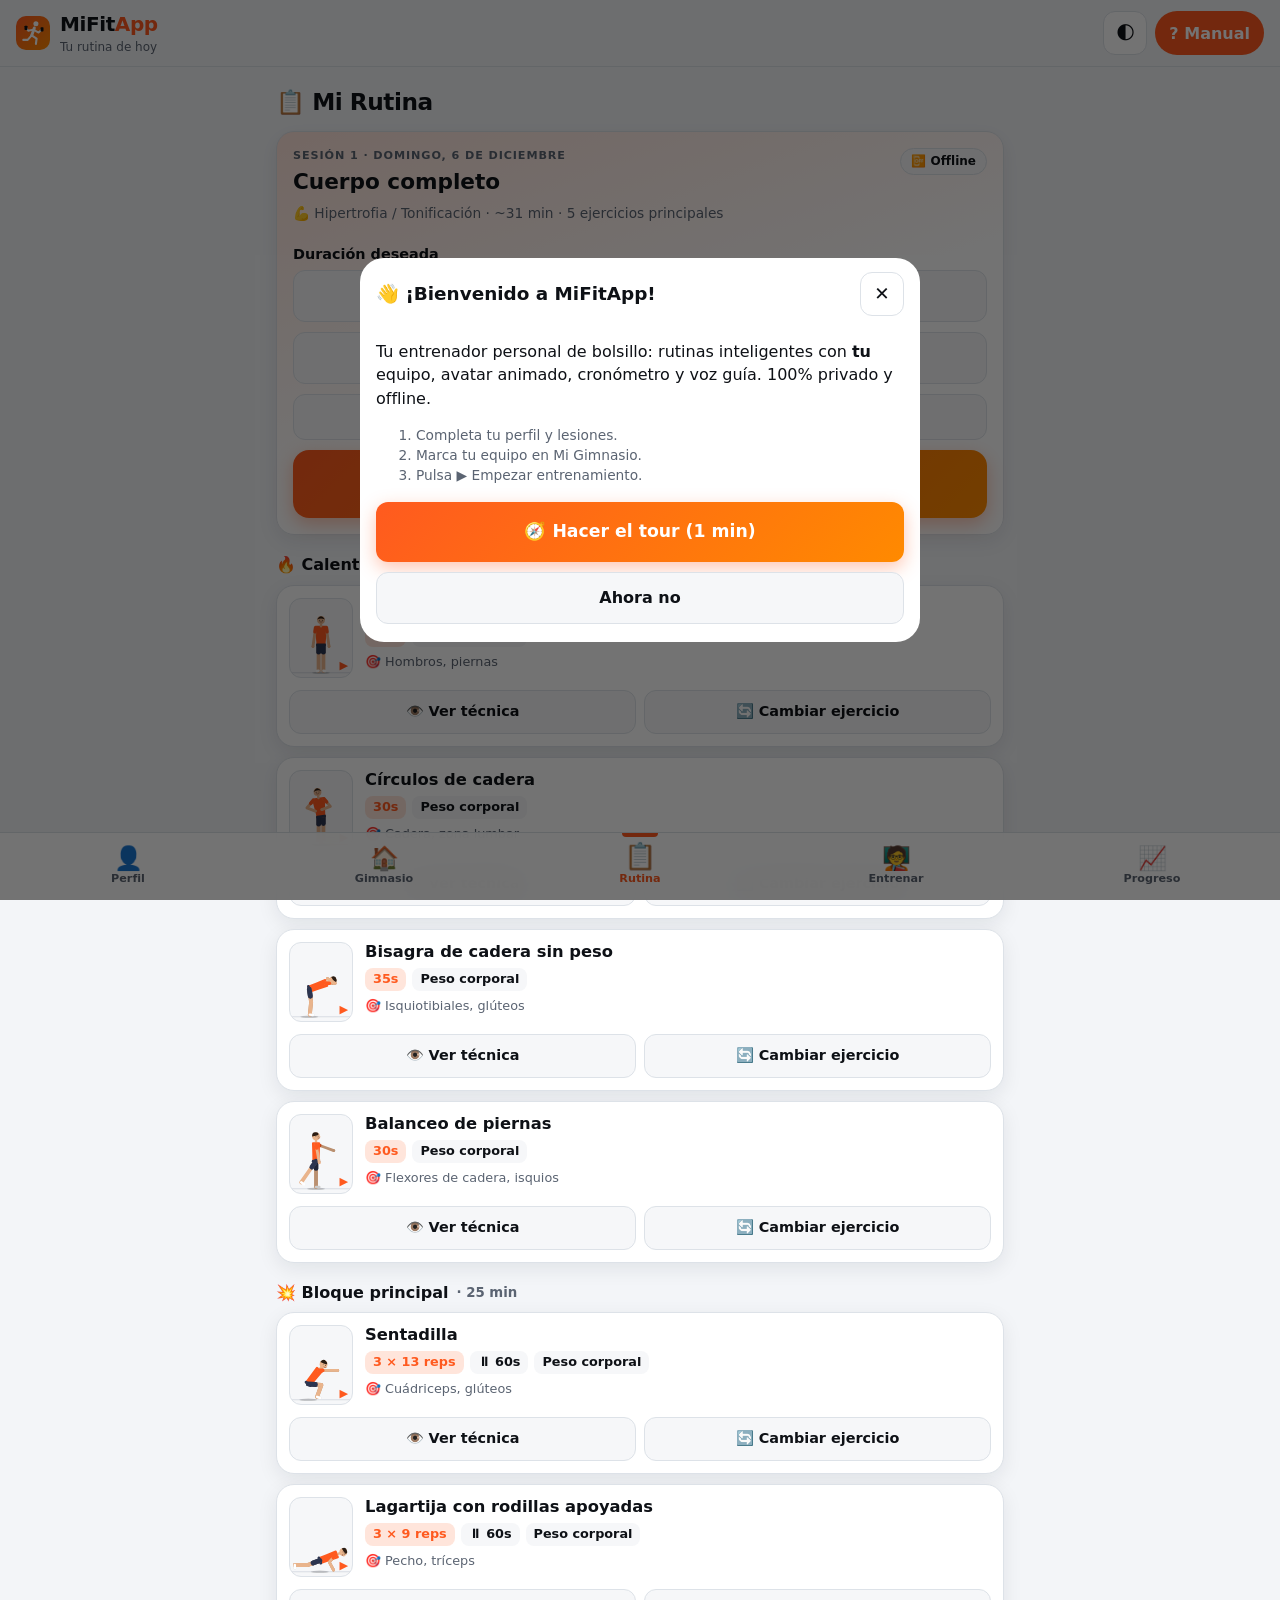
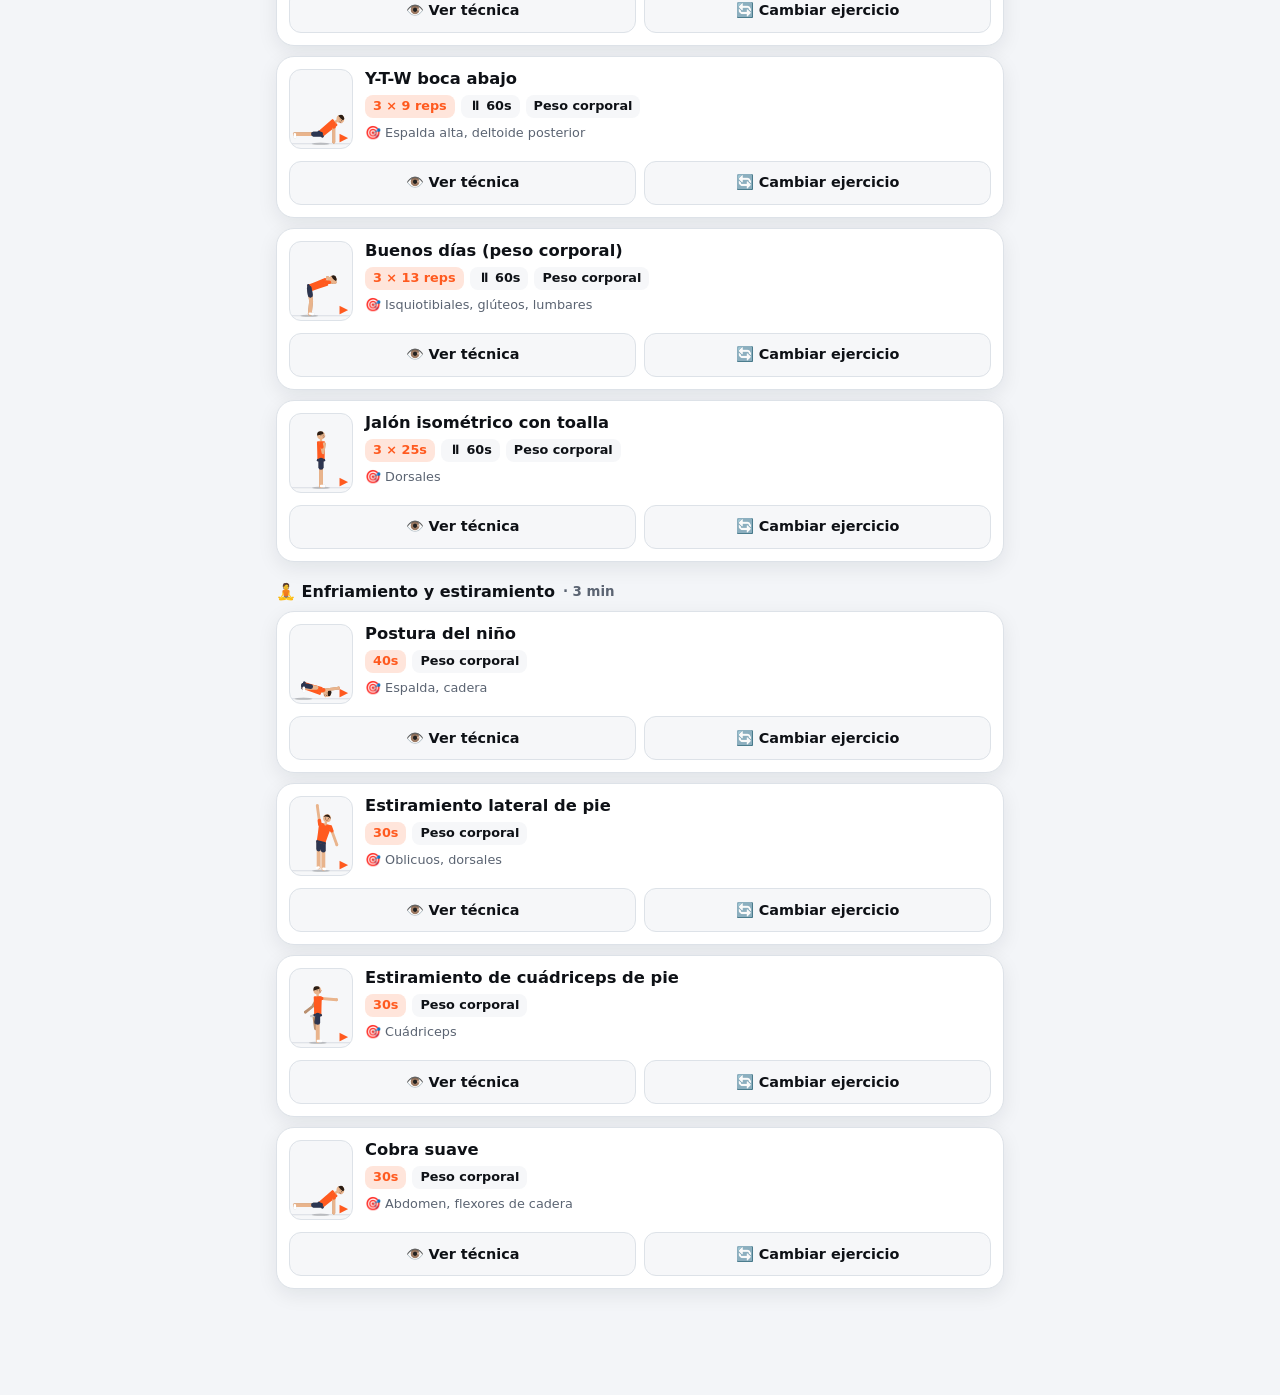
==== commit 609023ae: "v1.2.0: anatómicos con músculos en rojo, guía de postura de 10 s y Vista Enfoque - Dos personajes an" ====
--- a/index.html
+++ b/index.html
@@ -89,7 +89,7 @@
 
       <div class="card">
         <h3>🎭 Mi entrenador</h3>
-        <p class="hint">12 personajes articulados: humanos, mascotas y objetos. Todos hacen los mismos ejercicios y sostienen tu equipo.</p>
+        <p class="hint">14 personajes articulados: humanos, mascotas, objetos y anatómicos. Todos hacen los mismos ejercicios y sostienen tu equipo.</p>
         <div class="gallery" id="galeriaPerfil"></div>
       </div>
 
@@ -202,6 +202,7 @@
           <button class="icon-btn" id="plClose" aria-label="Salir del entrenamiento">✕</button>
           <div class="pl-progress"><div id="plProgressBar"></div></div>
           <div class="pl-clock" aria-label="Tiempo total"><span>⏱</span> <b id="plTotal">00:00</b></div>
+          <button class="icon-btn" id="plFocus" aria-label="Vista Enfoque" aria-pressed="false" title="Vista Enfoque / Estudio">🎯</button>
           <button class="icon-btn" id="plVoice" aria-label="Activar o silenciar voz">🔊</button>
         </div>
 
@@ -211,8 +212,28 @@
             <p class="pl-block" id="plBlock">Calentamiento</p>
             <h2 id="plName">Prepárate</h2>
             <p class="pl-set" id="plSet"></p>
+            <button class="pill-mini" id="plPosture" hidden>🧍 Postura inicial</button>
+          </div>
+          <!-- Vista Enfoque: series x reps (o tiempo) en grande -->
+          <div class="pl-fhead" id="plFHead">
+            <div class="fh-big" id="fhBig">03 x 12</div>
+            <div class="fh-label" id="fhLabel">SERIES x REPS</div>
+            <div class="fh-sub"><span id="fhSet"></span><span id="fhSub"></span></div>
           </div>
           <div class="avatar-box pl-avatar" id="avatarLive"></div>
+          <!-- Guía visual de postura (preparación de 10 s o consulta) -->
+          <div class="pl-guide" id="plGuide">
+            <div class="ab-toggle" id="plAB" role="group" aria-label="Alternar pose">
+              <button data-ab="A" class="on">A · Pose inicial</button>
+              <button data-ab="B">B · Punto máximo</button>
+            </div>
+            <p class="ab-chip" id="plHoldChip" hidden>⏸ Cuenta en pausa mientras revisas la técnica</p>
+            <div class="tech" id="plTech">
+              <div class="tech-row"><span class="tech-n">1</span><div><b>Posición inicial</b><p id="techIni"></p></div></div>
+              <div class="tech-row"><span class="tech-n">2</span><div><b>Ejecución</b><p id="techEje"></p></div></div>
+              <div class="tech-row err"><span class="tech-n">!</span><div><b>Error común a evitar</b><p id="techErr"></p></div></div>
+            </div>
+          </div>
           <div class="pl-tip">
             <p id="plMuscles"></p>
             <p id="plTip"></p>
@@ -234,7 +255,7 @@
             </div>
             <div class="pl-side">
               <div class="next-card" id="plNext" hidden>
-                <p class="eyebrow">Siguiente</p>
+                <p class="eyebrow" id="plNextEye">Siguiente</p>
                 <p class="next-name" id="plNextName"></p>
                 <p class="hint" id="plNextMeta"></p>
               </div>
@@ -250,6 +271,7 @@
           </div>
 
           <div class="pl-actions">
+            <div id="plGoWrap" hidden><button class="btn btn-go" id="plGo">⏭️ Empezar ya</button></div>
             <button class="btn btn-done" id="plDone" hidden>✅ Serie completada</button>
             <div class="rest-ctrl" id="plRestCtrl" hidden>
               <button class="btn btn-ghost" id="plMinus">−15s</button>
--- a/css/styles.css
+++ b/css/styles.css
@@ -459,3 +459,111 @@
 .sw.on::after { content: "✓"; position: absolute; inset: 0; display: grid; place-items: center; color: #fff; font-weight: 900; text-shadow: 0 1px 3px rgba(0,0,0,.6); }
 .coach-preview .btn { max-width: 320px; margin-left: auto; margin-right: auto; }
 .hero-card #btnEntrenadorRutina { min-height: 46px; font-size: .92rem; }
+
+/* ===== Guía visual de postura (preparación de 10 s) ===== */
+.pill-mini { margin-top: 6px; min-height: 40px; padding: 0 16px; border-radius: 999px; border: 1.5px solid var(--border); background: var(--surface-2); font-weight: 800; font-size: .85rem; }
+.pl-guide { display: none; }
+.player[data-guide="on"] .pl-guide { display: block; }
+.player[data-guide="on"] .pl-tip { display: none; }
+.ab-toggle { display: flex; gap: 6px; margin: 2px 0 6px; }
+.ab-toggle button { flex: 1; min-height: 44px; border-radius: 12px; border: 1.5px solid var(--border); background: var(--surface-2); font-weight: 800; font-size: .82rem; }
+.ab-toggle button.on { background: #22e6ff; color: #032229; border-color: #22e6ff; }
+.ab-chip { margin: 0 0 6px; text-align: center; font-size: .8rem; font-weight: 800; color: var(--prep); }
+.tech { display: flex; flex-direction: column; gap: 5px; max-height: 27vh; overflow-y: auto; }
+.tech-row { display: flex; gap: 8px; align-items: flex-start; background: var(--surface-2); border-radius: 12px; padding: 6px 10px; text-align: left; }
+.tech-row b { font-size: .7rem; text-transform: uppercase; letter-spacing: .06em; color: var(--muted); }
+.tech-row p { margin: 0; font-size: .86rem; line-height: 1.25; color: var(--text); }
+.tech-n { flex: none; width: 22px; height: 22px; border-radius: 50%; background: var(--accent); color: #fff; display: grid; place-items: center; font-weight: 900; font-size: .8rem; margin-top: 2px; }
+.tech-row.err .tech-n { background: var(--danger); }
+.btn-go { min-height: 68px; font-size: 1.3rem; background: var(--prep); color: #221700; border-radius: 18px; box-shadow: 0 8px 20px color-mix(in srgb, var(--prep) 40%, transparent); }
+#plGoWrap .btn { margin-top: 0; }
+.avatar-svg.floor { overflow: visible; }
+
+/* ===== Vista Enfoque / Estudio ===== */
+.pl-fhead { display: none; text-align: center; padding-top: 2px; }
+.fh-big { font-size: clamp(3.2rem, 18vw, 6.2rem); font-weight: 900; letter-spacing: -.03em; line-height: 1; font-variant-numeric: tabular-nums; color: #fff; text-shadow: 0 4px 24px rgba(0,0,0,.45); }
+.fh-label { font-size: .78rem; font-weight: 800; letter-spacing: .22em; color: #ffb27a; margin-top: 4px; }
+.fh-sub { display: flex; justify-content: center; flex-wrap: wrap; gap: 4px 14px; font-size: .82rem; font-weight: 700; letter-spacing: .04em; color: #aab3c2; margin-top: 4px; min-height: 1.2em; }
+.player.focus {
+  --accent: #ff8a4c; --bg: #0b0d12; --text: #f4f6fa; --muted: #a8b0be;
+  --surface: rgba(255,255,255,.08); --surface-2: rgba(255,255,255,.1); --border: rgba(255,255,255,.16);
+  --av-ground: rgba(255,178,122,.5);
+  color: var(--text);
+  background: radial-gradient(120% 75% at 50% 22%, #343b4a 0%, #171b24 52%, #0a0b10 100%);
+}
+.player.focus[data-phase="rest"] { --accent: #4db8ff; }
+.player.focus[data-phase="prep"] { --accent: #ffc233; }
+.player.focus .pl-fhead { display: block; }
+.player.focus .pl-info h2 { font-size: .95rem; letter-spacing: .16em; text-transform: uppercase; color: #cfd5df; font-weight: 800; margin-top: 0; }
+.player.focus .pl-set, .player.focus .pl-tip { display: none; }
+.player.focus .pl-block { color: var(--accent); }
+.player.focus .ring-wrap { display: none; }
+.player.focus .pl-side { flex: 1; }
+.player.focus .pl-panel { background: transparent; border-top: 0; box-shadow: none; padding-top: 2px; }
+.player.focus .pl-clock, .player.focus .icon-btn, .player.focus .ctrl { background: rgba(255,255,255,.09); border-color: rgba(255,255,255,.14); color: #f4f6fa; }
+.player.focus .icon-btn.on { background: #ff8a4c; border-color: #ff8a4c; }
+.player.focus .ctrl-main { background: var(--accent); color: #fff; border: 0; }
+.player.focus .pl-progress { background: rgba(255,255,255,.12); }
+.player.focus .tech { max-height: 20vh; }
+.player.focus .tech-row { background: rgba(255,255,255,.08); }
+.player.focus .tech-row p { color: #f1f3f7; }
+.player.focus .next-card { background: rgba(255,255,255,.08); }
+.player.focus .pl-avatar { margin-top: 2px; }
+#plFocus.on { background: #ff8a4c; border-color: #ff8a4c; color: #fff; }
+
+/* ===== Galería con 4 pestañas ===== */
+.gtabs button { display: flex; flex-direction: column; align-items: center; justify-content: center; gap: 0; line-height: 1.15; font-size: .72rem; min-height: 52px; }
+.gtabs button::first-line { font-size: 1.15rem; }
+@media (max-height: 700px) { .tech { max-height: 22vh; } .tech-row p { font-size: .8rem; } .fh-big { font-size: clamp(2.6rem, 15vw, 4.6rem); } .btn-go { min-height: 56px; } }
+
+/* ===== Ajuste de espacio durante la guía de postura ===== */
+.pl-stage { overflow-y: auto; overflow-x: hidden; scrollbar-width: none; }
+.pl-stage::-webkit-scrollbar { display: none; }
+.pl-avatar { min-height: 30vh; }
+.player[data-guide="on"] .ring-wrap { width: min(25vw, 14vh, 104px); }
+.player[data-guide="on"] .ring-num { font-size: 1.5rem; }
+.player[data-guide="on"] .ring-label { font-size: .58rem; letter-spacing: .03em; }
+.player[data-guide="on"] .pl-panel { padding-top: 8px; padding-bottom: 6px; }
+.player[data-guide="on"] .pl-controls { margin-top: 6px; gap: 16px; }
+.player[data-guide="on"] .ctrl { width: 46px; height: 46px; font-size: 1.1rem; }
+.player[data-guide="on"] .ctrl-main { width: 56px; height: 56px; font-size: 1.4rem; }
+.player[data-guide="on"] .btn-go { min-height: 58px; font-size: 1.2rem; }
+.player[data-guide="on"] .pl-actions { margin-top: 6px; }
+.player[data-guide="on"] .next-card { padding: 7px 10px; }
+.player[data-guide="on"] .pl-info h2 { font-size: clamp(1.05rem, 4.6vw, 1.35rem); }
+@media (max-height: 700px) { .pl-avatar { min-height: 24vh; } .player[data-guide="on"] .ring-wrap { width: 84px; } .player[data-guide="on"] .ring-num { font-size: 1.25rem; } }
+.tech { max-height: none; }
+.player[data-guide="on"] .pl-avatar { min-height: 27vh; }
+.player[data-guide="on"] .tech-row { padding: 5px 9px; }
+.player[data-guide="on"] .tech-row p { font-size: .82rem; }
+@media (max-height: 700px) {
+  .player[data-guide="on"] .pl-set, .player[data-guide="on"] .next-card { display: none; }
+  .player[data-guide="on"] .pl-info h2 { font-size: 1rem; }
+  .ab-toggle button { min-height: 38px; font-size: .78rem; }
+  .player[data-guide="on"] .tech-row { padding: 4px 8px; }
+  .player[data-guide="on"] .tech-row p { font-size: .76rem; line-height: 1.2; }
+  .tech-row b { font-size: .6rem; }
+  .player[data-guide="on"] .pl-avatar { min-height: 22vh; }
+}
+.player[data-guide="on"] .pl-avatar { min-height: 23vh; }
+@media (max-height: 700px) {
+  /* Pantallas cortas: cuenta regresiva y "Empezar ya" en la misma fila */
+  .player[data-guide="on"] .pl-panel { display: grid; grid-template-columns: auto 1fr; gap: 8px 12px; align-items: center; }
+  .player[data-guide="on"] .pl-timer-row { display: contents; }
+  .player[data-guide="on"] .pl-side { display: none; }
+  .player[data-guide="on"] .pl-actions { margin: 0; }
+  .player[data-guide="on"] .pl-controls { grid-column: 1 / -1; margin-top: 0; }
+  .player[data-guide="on"] .pl-avatar { min-height: 24vh; }
+}
+
+/* ===== Vista Enfoque: menos tarjetas, más avatar ===== */
+.player.focus .next-card { display: none; }
+.player.focus .rpe-btns { grid-template-columns: repeat(3, 1fr); }
+.player.focus .rpe-btns button { min-height: 44px; font-size: .78rem; padding: 0 4px; background: rgba(255,255,255,.09); color: #f4f6fa; border-color: rgba(255,255,255,.16); }
+.player.focus .rpe-btns button.on { background: var(--accent); border-color: var(--accent); }
+.player.focus .rpe .eyebrow { text-align: center; }
+.player.focus[data-guide="on"] .fh-big { font-size: clamp(2.4rem, 12vw, 3.6rem); }
+.player.focus[data-guide="on"] #fhSub { display: none; }
+.player.focus .btn-ghost { background: rgba(255,255,255,.1); border-color: rgba(255,255,255,.16); color: #f4f6fa; }
+body.training .toast { top: calc(64px + env(safe-area-inset-top, 0px)); bottom: auto; transform: translate(-50%, -16px); }
+body.training .toast.show { transform: translate(-50%, 0); }
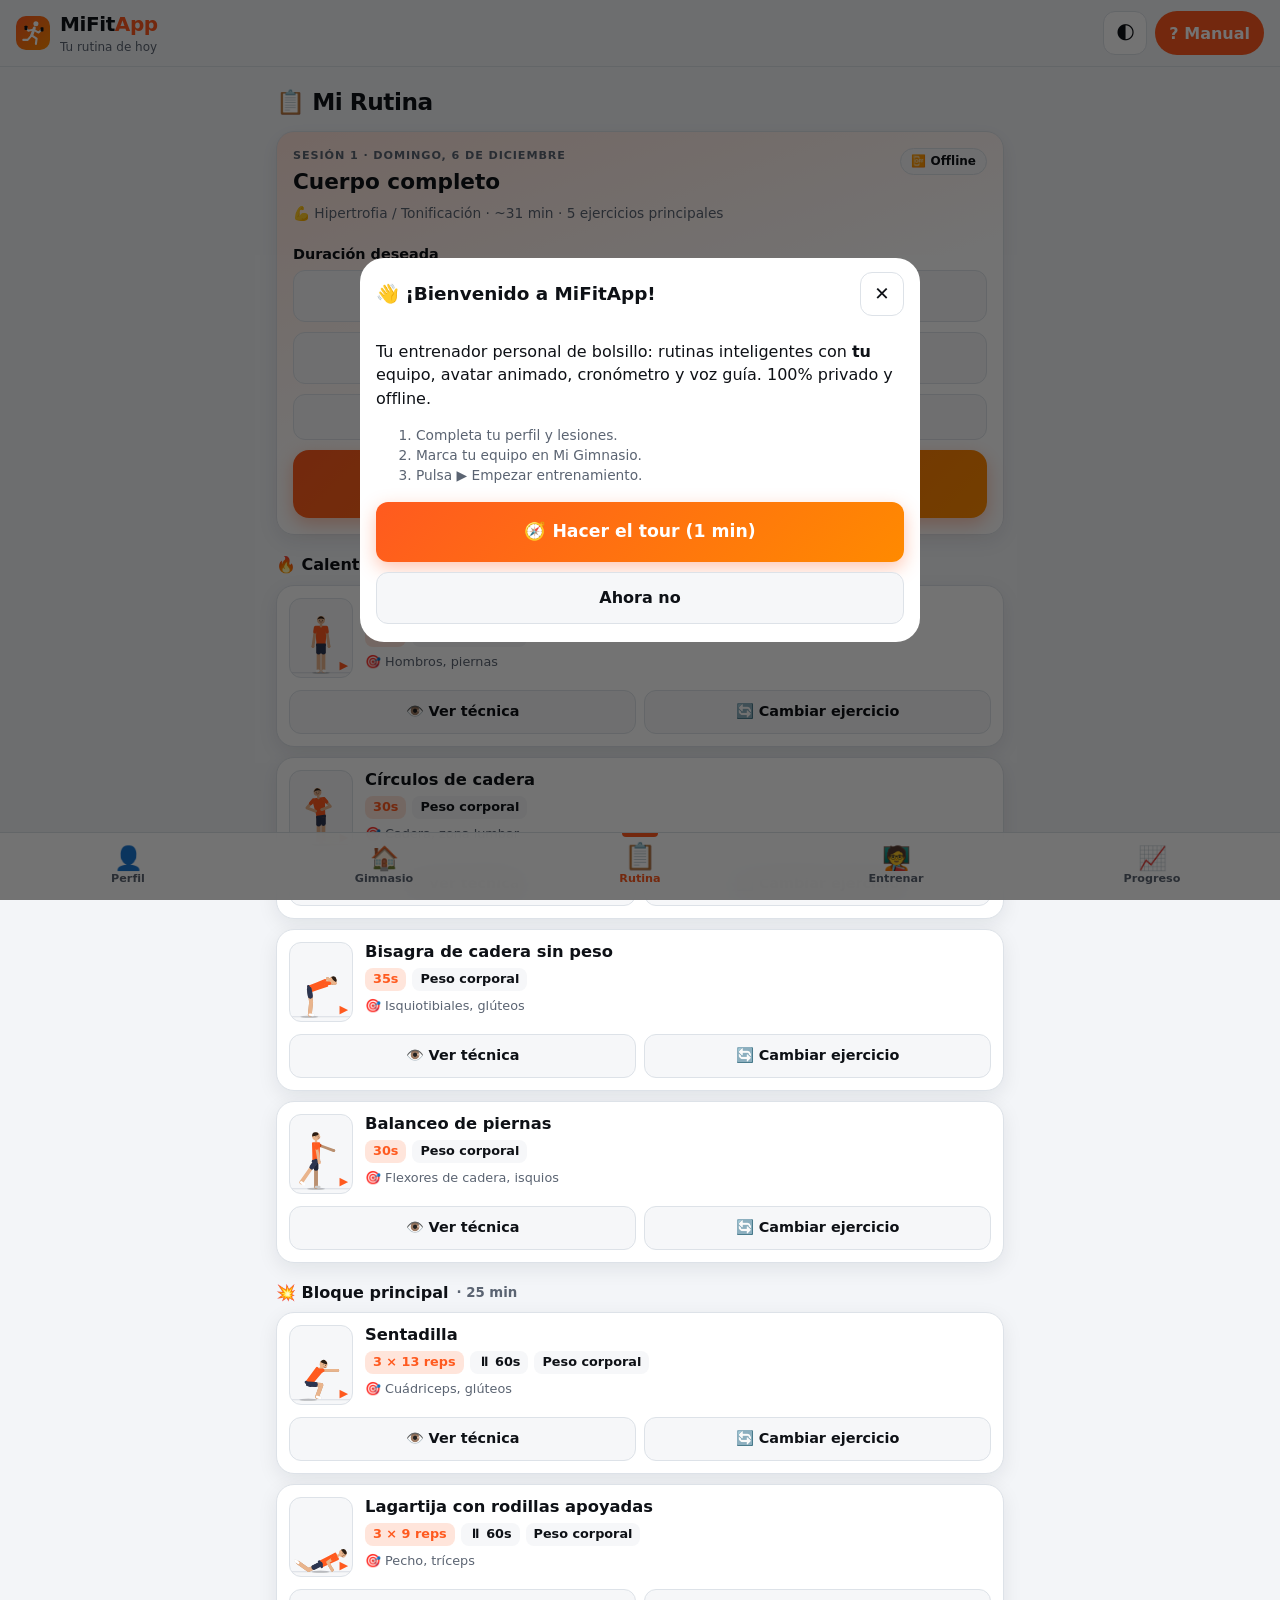
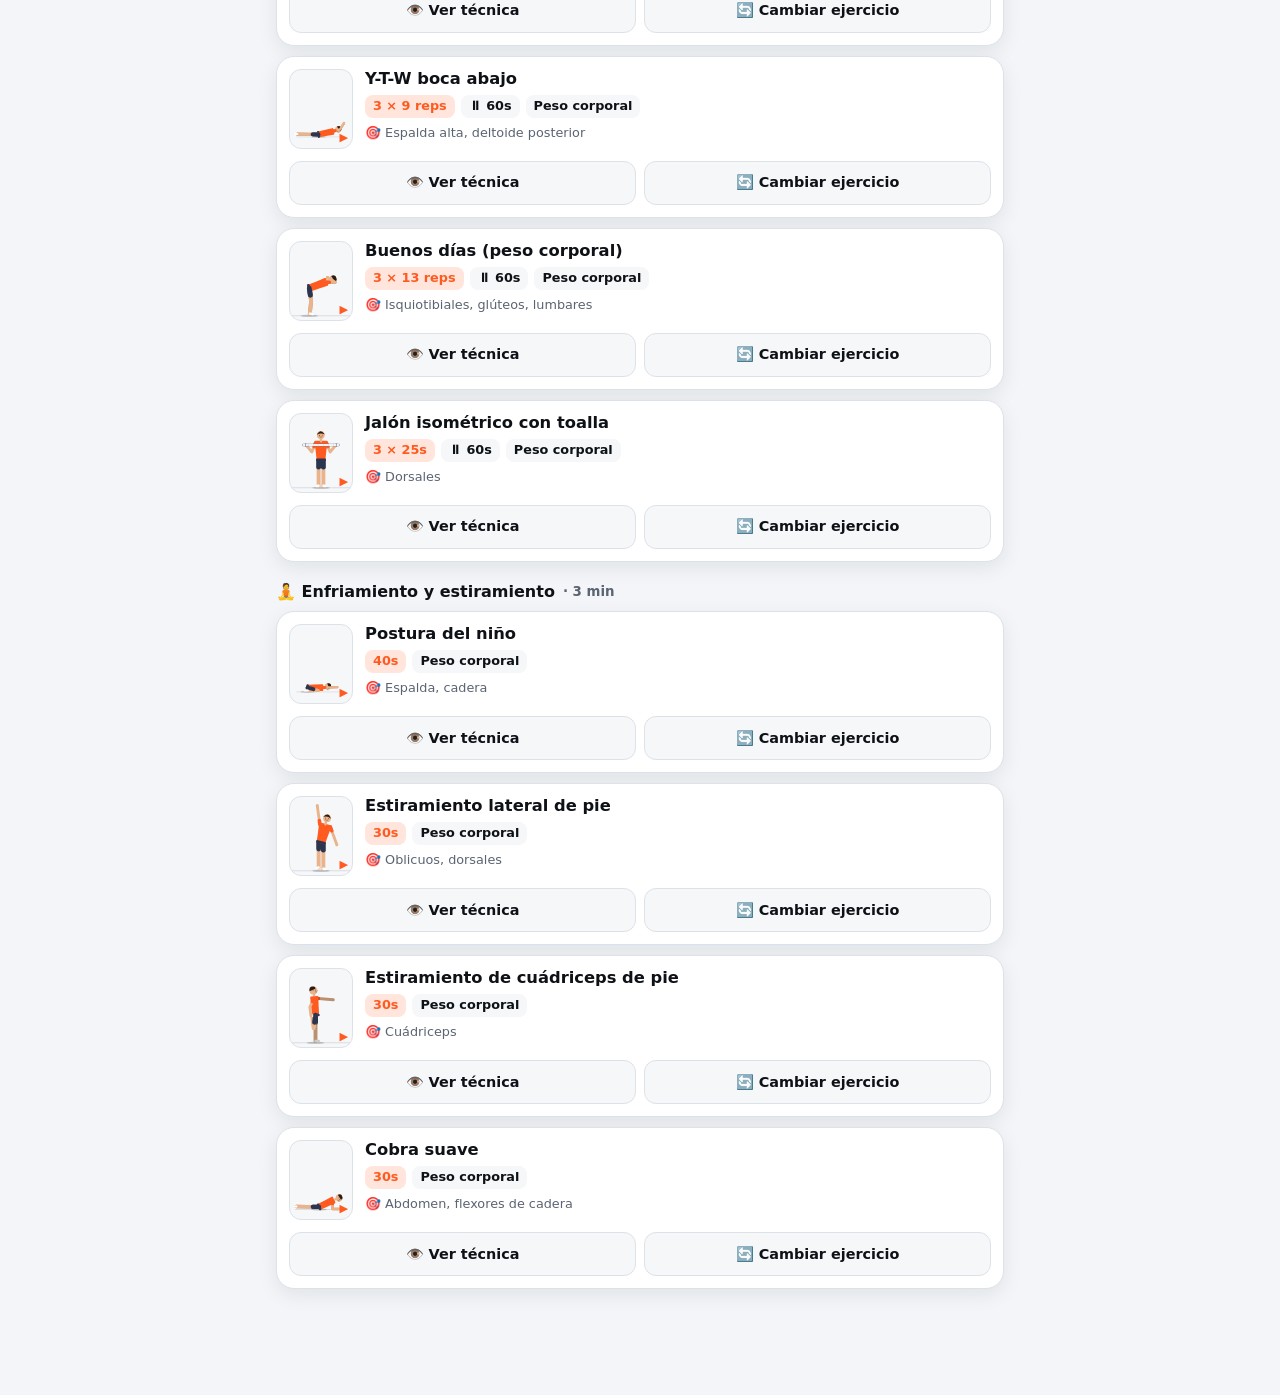
==== commit cef4675e: "v1.5.4: catálogo en pantalla completa navegable y 8 correcciones de posturas/implementos - Catálogo:" ====
--- a/index.html
+++ b/index.html
@@ -124,6 +124,12 @@
         </div>
       </div>
 
+      <div class="card">
+        <h3>🔍 Explorar ejercicios</h3>
+        <p class="hint">Mira cualquier ejercicio en movimiento, su pose inicial y su punto máximo, con los músculos iluminados, sin esperar a que salga en una rutina.</p>
+        <button class="btn btn-primary" id="btnCatalogo">🔍 Catálogo de Ejercicios (140)</button>
+      </div>
+
       <div class="card" id="cardRespaldo">
         <h3>💾 Datos y respaldo</h3>
         <p class="hint">Todo vive en tu teléfono. Exporta un respaldo para no perder tu progreso.</p>
@@ -151,6 +157,21 @@
         <p class="hint" id="travelInfo"></p>
       </div>
       <div id="equipoLista"></div>
+
+      <!-- Herramientas extra definidas por el usuario (v1.5.0) -->
+      <div class="card extra-card" id="extraCard">
+        <h3>🛠️ Herramientas extra</h3>
+        <div id="exLista" class="ex-lista"></div>
+        <details class="ex-form" id="exForm">
+          <summary>➕ Agregar equipo o herramienta extra</summary>
+          <p class="hint">Registra lo que vayas comprando (tobilleras, step, discos…). Se muestra como nota en los ejercicios compatibles y se envía a la IA.</p>
+          <label class="field"><span>Nombre del equipo / herramienta</span><input type="text" id="exNombre" maxlength="40" placeholder="Ej. Tobilleras con peso 2 kg" autocomplete="off"></label>
+          <label class="field"><span>Especificación / carga (opcional)</span><input type="text" id="exSpec" maxlength="60" placeholder="Ej. 2 kg por tobillo" autocomplete="off"></label>
+          <label class="field"><span>Compatibilidad de movimiento</span><select id="exCat"></select></label>
+          <button class="btn btn-primary" id="btnExAdd">➕ Agregar</button>
+        </details>
+      </div>
+
       <div class="sticky-summary" id="equipoResumen"></div>
     </section>
 
@@ -224,7 +245,7 @@
           <!-- Guía visual de postura (preparación de 10 s o consulta) -->
           <div class="pl-guide" id="plGuide">
             <div class="ab-toggle" id="plAB" role="group" aria-label="Alternar pose">
-              <button data-ab="A" class="on">A · Pose inicial</button>
+              <button data-ab="A">A · Pose inicial</button>
               <button data-ab="B">B · Punto máximo</button>
             </div>
             <p class="ab-chip" id="plHoldChip" hidden>⏸ Cuenta en pausa mientras revisas la técnica</p>
@@ -339,6 +360,7 @@
       <div class="card">
         <h3>📘 Manual interactivo</h3>
         <button class="btn btn-secondary" id="btnTour2">🧭 Iniciar tour guiado (7 pasos)</button>
+        <button class="btn btn-ghost" id="btnCatalogo2">🔍 Catálogo de Ejercicios (140)</button>
         <div id="faq" class="faq"></div>
       </div>
     </section>
@@ -379,6 +401,46 @@
     </div>
   </div>
 
+  <!-- ===== Catálogo / Visor de ejercicios (pantalla completa) ===== -->
+  <div class="catalog" id="catalog" hidden role="dialog" aria-modal="true" aria-label="Catálogo de ejercicios">
+    <div class="cat-head">
+      <button class="icon-btn" id="catClose" aria-label="Cerrar catálogo">✕</button>
+      <h2>🔍 Catálogo <small id="catCount"></small></h2>
+    </div>
+    <div class="cat-scroll">
+      <div class="cat-controls">
+        <input type="search" id="catQ" class="full" placeholder="Buscar por nombre…" autocomplete="off" aria-label="Buscar ejercicio">
+        <select id="catMus" aria-label="Filtrar por músculo"></select>
+        <select id="catEq" aria-label="Filtrar por equipo"></select>
+        <select id="catChar" class="full" aria-label="Avatar del visor"></select>
+      </div>
+      <div class="cat-viewer" id="catViewer">
+        <div class="cat-fs-head">
+          <div class="cat-fs-title"><b id="catFsName"></b><small id="catFsMus"></small></div>
+          <button class="icon-btn" id="catFsExit" aria-label="Salir de pantalla completa">✕</button>
+        </div>
+        <div class="cat-stage" id="catStage">
+          <div class="avatar-box cat-av" id="catAvatar"></div>
+          <button class="cat-fs-btn" id="catFsBtn" aria-label="Ver en pantalla completa" title="Pantalla completa">⛶</button>
+        </div>
+        <div class="cat-nav">
+          <button class="icon-btn" id="catPrev" aria-label="Ejercicio anterior">◀</button>
+          <div class="cat-title"><b id="catName"></b><small id="catMeta"></small></div>
+          <button class="icon-btn" id="catNext" aria-label="Ejercicio siguiente">▶</button>
+        </div>
+        <div class="cat-modes" id="catModes" role="group" aria-label="Vista del ejercicio">
+          <button data-cm="move" class="on">▶ Movimiento</button>
+          <button data-cm="A">A<span class="cm-long"> · Pose inicial</span></button>
+          <button data-cm="B">B<span class="cm-long"> · Punto máximo</span></button>
+          <button data-cm="guide" class="on" aria-pressed="true">📍 Guía</button>
+        </div>
+        <div class="cat-mus" id="catMusChips"></div>
+      </div>
+      <div class="cat-tech" id="catTech"></div>
+      <div class="cat-list" id="catList"></div>
+    </div>
+  </div>
+
   <div class="toast" id="toast" role="status" aria-live="polite"></div>
 
   <script src="js/ejercicios.js"></script>
--- a/css/styles.css
+++ b/css/styles.css
@@ -567,3 +567,105 @@
 .player.focus .btn-ghost { background: rgba(255,255,255,.1); border-color: rgba(255,255,255,.16); color: #f4f6fa; }
 body.training .toast { top: calc(64px + env(safe-area-inset-top, 0px)); bottom: auto; transform: translate(-50%, -16px); }
 body.training .toast.show { transform: translate(-50%, 0); }
+
+/* ===== Catálogo / Visor de ejercicios ===== */
+.catalog { position: fixed; inset: 0; z-index: 60; background: var(--bg); display: flex; flex-direction: column; padding-top: var(--safe-t); }
+.cat-head { display: flex; align-items: center; gap: 10px; padding: 10px 12px; border-bottom: 1px solid var(--border); }
+.cat-head h2 { margin: 0; font-size: 1.15rem; flex: 1; }
+.cat-head small { color: var(--muted); font-weight: 700; font-size: .78rem; }
+.cat-scroll { flex: 1; overflow-y: auto; overscroll-behavior: contain; -webkit-overflow-scrolling: touch; padding-bottom: calc(18px + var(--safe-b)); }
+.cat-controls { display: grid; grid-template-columns: 1fr 1fr; gap: 8px; padding: 10px 12px; }
+.cat-controls .full { grid-column: 1 / -1; }
+.cat-controls input, .cat-controls select { height: 46px; width: 100%; border-radius: 12px; border: 1.5px solid var(--border); background: var(--surface-2); padding: 0 12px; font-size: .95rem; color: var(--text); min-width: 0; }
+.cat-controls input:focus, .cat-controls select:focus { border-color: var(--brand); outline: none; }
+.cat-viewer { position: sticky; top: 0; z-index: 3; background: var(--bg); padding: 6px 12px 8px; border-top: 1px solid var(--border); border-bottom: 1px solid var(--border); box-shadow: 0 8px 14px rgba(0, 0, 0, .1); }
+.cat-av { width: 100%; max-width: none; height: 26vh; min-height: 168px; max-height: 250px; aspect-ratio: auto; background: radial-gradient(circle at 50% 40%, color-mix(in srgb, var(--brand) 12%, transparent), transparent 70%); border-radius: var(--radius); }
+.cat-nav { display: flex; align-items: center; gap: 8px; margin-top: 2px; }
+.cat-title { flex: 1; min-width: 0; text-align: center; display: flex; flex-direction: column; }
+.cat-title b { font-size: 1.02rem; line-height: 1.2; }
+.cat-title small { color: var(--muted); font-size: .76rem; }
+.cat-modes { display: grid; grid-template-columns: repeat(4, auto); gap: 6px; margin-top: 6px; }
+.cat-modes button { min-height: 44px; border-radius: 12px; border: 1.5px solid var(--border); background: var(--surface-2); font-weight: 800; font-size: .74rem; padding: 2px 6px; line-height: 1.15; }
+.cat-modes button.on { background: var(--brand); border-color: var(--brand); color: #fff; }
+.cat-modes button[data-cm="A"].on, .cat-modes button[data-cm="B"].on { background: #22e6ff; border-color: #22e6ff; color: #032229; }
+.cat-modes button[data-cm="guide"].on { background: var(--text); border-color: var(--text); color: var(--bg); }
+.cat-mus { display: flex; flex-wrap: wrap; gap: 6px; margin-top: 6px; align-items: center; }
+.mus-chip { border-radius: 999px; padding: 4px 10px; font-size: .76rem; font-weight: 800; }
+.mus-chip.p { background: #e11d2e; color: #fff; }
+.mus-chip.s { background: #ffb3bc; color: #5a0a18; }
+.mus-lbl { font-size: .72rem; font-weight: 800; color: var(--muted); }
+.cat-note { width: 100%; font-size: .76rem; color: var(--muted); }
+.cat-note button { background: none; border: 0; color: var(--brand); font-weight: 800; text-decoration: underline; padding: 2px; min-height: 32px; }
+.cat-tech { padding: 8px 12px 0; display: flex; flex-direction: column; gap: 5px; }
+.cat-tech .tech-row p { font-size: .84rem; }
+.cat-list { padding: 8px 12px 0; display: flex; flex-direction: column; gap: 6px; }
+.cat-row { display: flex; align-items: center; gap: 10px; text-align: left; min-height: 56px; padding: 8px 12px; border-radius: 12px; border: 1.5px solid var(--border); background: var(--surface); }
+.cat-row b { display: block; font-size: .94rem; line-height: 1.2; }
+.cat-row small { color: var(--muted); font-size: .74rem; }
+.cat-row .cat-lv { margin-left: auto; font-size: .7rem; white-space: nowrap; }
+.cat-row.on { border-color: var(--brand); background: color-mix(in srgb, var(--brand) 11%, var(--surface)); box-shadow: inset 0 0 0 1px var(--brand); }
+.cat-empty { text-align: center; color: var(--muted); padding: 24px 8px; }
+@media (max-height: 700px) { .cat-av { min-height: 140px; height: 22vh; } .cat-modes button { min-height: 40px; } }
+.cat-tech .tech-n { background: var(--brand); }
+.cat-tech .tech-row.err .tech-n { background: var(--danger); }
+
+/* ===== Especificaciones por equipo y herramientas extra (v1.5.0) ===== */
+.eq-item { display: flex; flex-direction: column; gap: 6px; min-width: 0; }
+.eq-item .eq-card { flex: 1; }
+.eq-spec input { width: 100%; height: 42px; border-radius: 10px; border: 1.5px solid var(--border); background: var(--surface-2); padding: 0 10px; font-size: .84rem; color: var(--text); }
+.eq-spec input:focus { border-color: var(--brand); outline: none; }
+/* Las sugerencias se pliegan con retardo: así un toque fuera del campo no se pierde por el desplazamiento del contenido */
+.eq-sug { display: flex; flex-wrap: wrap; gap: 5px; margin-top: 0; max-height: 0; overflow: hidden; opacity: 0; transition: max-height .2s ease .35s, margin-top .2s ease .35s, opacity .15s ease .35s; }
+.eq-spec.open .eq-sug { max-height: 220px; margin-top: 5px; opacity: 1; transition: none; }   /* .open lo pone el campo de texto, no cualquier botón de la caja */
+.eq-chip { min-height: 34px; padding: 0 10px; border-radius: 999px; border: 1.5px solid var(--border); background: var(--surface); font-size: .74rem; font-weight: 700; }
+.extra-card { margin-top: 16px; }
+.ex-row { display: flex; align-items: center; gap: 10px; padding: 8px 0; border-bottom: 1px solid var(--border); }
+.ex-row.off { opacity: .55; }
+.ex-info { flex: 1; min-width: 0; }
+.ex-info b { display: block; line-height: 1.25; }
+.ex-info small { color: var(--muted); font-size: .78rem; }
+.ex-form summary { min-height: 52px; display: flex; align-items: center; font-weight: 800; cursor: pointer; color: var(--brand); list-style: none; }
+.ex-form summary::-webkit-details-marker { display: none; }
+.ex-form .field { margin-top: 8px; }
+.ex-form .btn { margin-top: 12px; }
+.ex-specs { display: flex; flex-wrap: wrap; gap: 6px; margin-top: 6px; }
+.ex-spec { background: color-mix(in srgb, #0ea5e9 14%, var(--surface)); border: 1px solid color-mix(in srgb, #0ea5e9 40%, transparent); border-radius: 999px; padding: 2px 10px; font-size: .74rem; font-weight: 700; line-height: 1.35; }
+.ex-spec.tool { background: color-mix(in srgb, var(--brand) 12%, var(--surface)); border-color: color-mix(in srgb, var(--brand) 40%, transparent); }
+
+/* ===== Etiquetas acumulables por equipo (v1.5.1) ===== */
+.eq-tags { display: flex; flex-wrap: wrap; gap: 5px; margin-bottom: 6px; }
+.eq-tags:empty { display: none; }
+.eq-tag { display: inline-flex; align-items: center; gap: 2px; max-width: 100%; padding: 2px 4px 2px 10px; border-radius: 999px; background: color-mix(in srgb, var(--brand) 14%, var(--surface)); border: 1px solid color-mix(in srgb, var(--brand) 45%, transparent); font-size: .76rem; font-weight: 700; line-height: 1.3; }
+.eq-tag-x { width: 26px; height: 26px; min-width: 26px; border-radius: 50%; border: 0; background: transparent; font-size: 1.05rem; font-weight: 800; color: var(--muted); line-height: 1; padding: 0; }
+.eq-tag-x:active { background: color-mix(in srgb, var(--danger) 20%, transparent); color: var(--danger); }
+.eq-add { display: flex; gap: 6px; }
+.eq-add input { flex: 1; min-width: 0; }
+.eq-plus { flex: none; width: 42px; height: 42px; border-radius: 10px; border: 0; background: var(--brand); color: #fff; font-size: 1.4rem; font-weight: 800; line-height: 1; }
+.eq-chip.used { opacity: .45; }
+.eq-ok { display: inline-block; margin-top: 5px; font-size: .78rem; font-weight: 800; color: var(--ok); }
+.eq-ok.dup, .eq-ok.max { color: var(--prep); }
+.kcal-note { text-align: center; margin: 2px 0 8px; }
+
+/* ===== v1.5.4 · Catálogo: pantalla completa navegable ===== */
+.cat-stage { position: relative; }
+.cat-fs-btn { position: absolute; top: 8px; right: 8px; width: 40px; height: 40px; border-radius: 12px; border: 1px solid var(--border); background: color-mix(in srgb, var(--surface) 82%, transparent); color: var(--text); font-size: 1.15rem; font-weight: 800; line-height: 1; display: grid; place-items: center; backdrop-filter: blur(4px); -webkit-backdrop-filter: blur(4px); opacity: .9; }
+.cat-fs-btn:active { transform: scale(.94); }
+.cat-fs-head { display: none; }
+.catalog.fs .cat-head, .catalog.fs .cat-controls, .catalog.fs .cat-tech, .catalog.fs .cat-list, .catalog.fs .cat-mus, .catalog.fs .cat-title, .catalog.fs .cat-fs-btn, .catalog.fs .cm-long { display: none; }
+.catalog.fs .cat-scroll { overflow: hidden; padding: 0; }
+.catalog.fs .cat-viewer { position: fixed; inset: 0; z-index: 5; display: grid; grid-template-columns: auto 1fr auto; grid-template-rows: auto minmax(0, 1fr) auto; grid-template-areas: "head head head" "stage stage stage" "prev modes next"; gap: 8px; align-items: center; padding: calc(8px + var(--safe-t)) 10px calc(10px + var(--safe-b)); border: 0; box-shadow: none; background: var(--bg); }
+.catalog.fs .cat-fs-head { display: flex; grid-area: head; align-items: center; gap: 10px; }
+.cat-fs-title { flex: 1; min-width: 0; display: flex; flex-direction: column; }
+.cat-fs-title b { font-size: 1.1rem; line-height: 1.2; }
+.cat-fs-title small { color: var(--muted); font-size: .8rem; font-weight: 700; }
+.catalog.fs .cat-stage { grid-area: stage; height: 100%; min-height: 0; touch-action: pan-y; }
+.catalog.fs .cat-av { height: 100%; min-height: 0; max-height: none; }
+.catalog.fs .cat-nav { display: contents; }
+.catalog.fs #catPrev { grid-area: prev; } .catalog.fs #catNext { grid-area: next; }
+.catalog.fs #catPrev, .catalog.fs #catNext { width: 54px; height: 54px; font-size: 1.25rem; border-radius: 16px; background: var(--surface-2); border: 1.5px solid var(--border); }
+.catalog.fs .cat-modes { grid-area: modes; margin-top: 0; grid-template-columns: repeat(4, 1fr); }
+.catalog.fs .cat-modes button { min-height: 54px; font-size: .78rem; }
+.cat-stage.sw-l .cat-av { animation: catSwL .22s ease-out; } .cat-stage.sw-r .cat-av { animation: catSwR .22s ease-out; }
+@keyframes catSwL { from { opacity: .2; transform: translateX(28px); } to { opacity: 1; transform: none; } }
+@keyframes catSwR { from { opacity: .2; transform: translateX(-28px); } to { opacity: 1; transform: none; } }
+@media (prefers-reduced-motion: reduce) { .cat-stage.sw-l .cat-av, .cat-stage.sw-r .cat-av { animation: none; } }
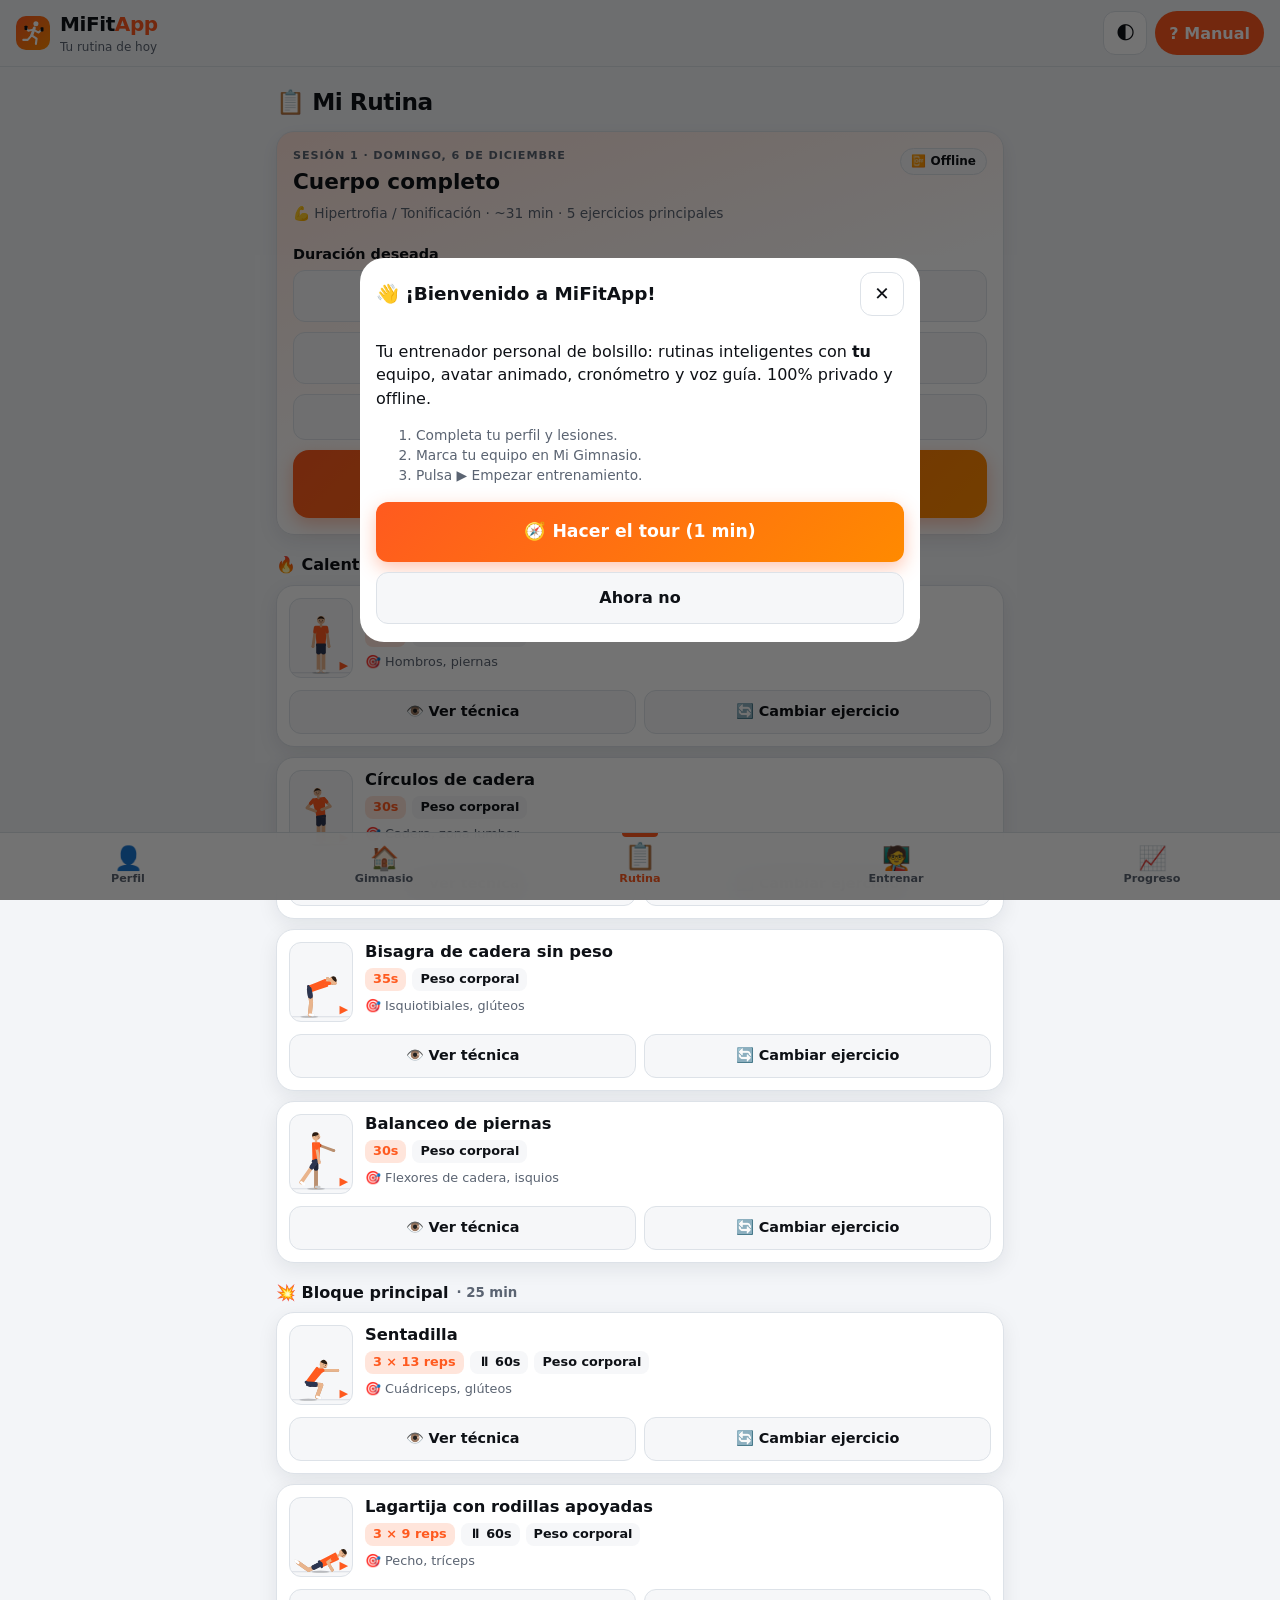
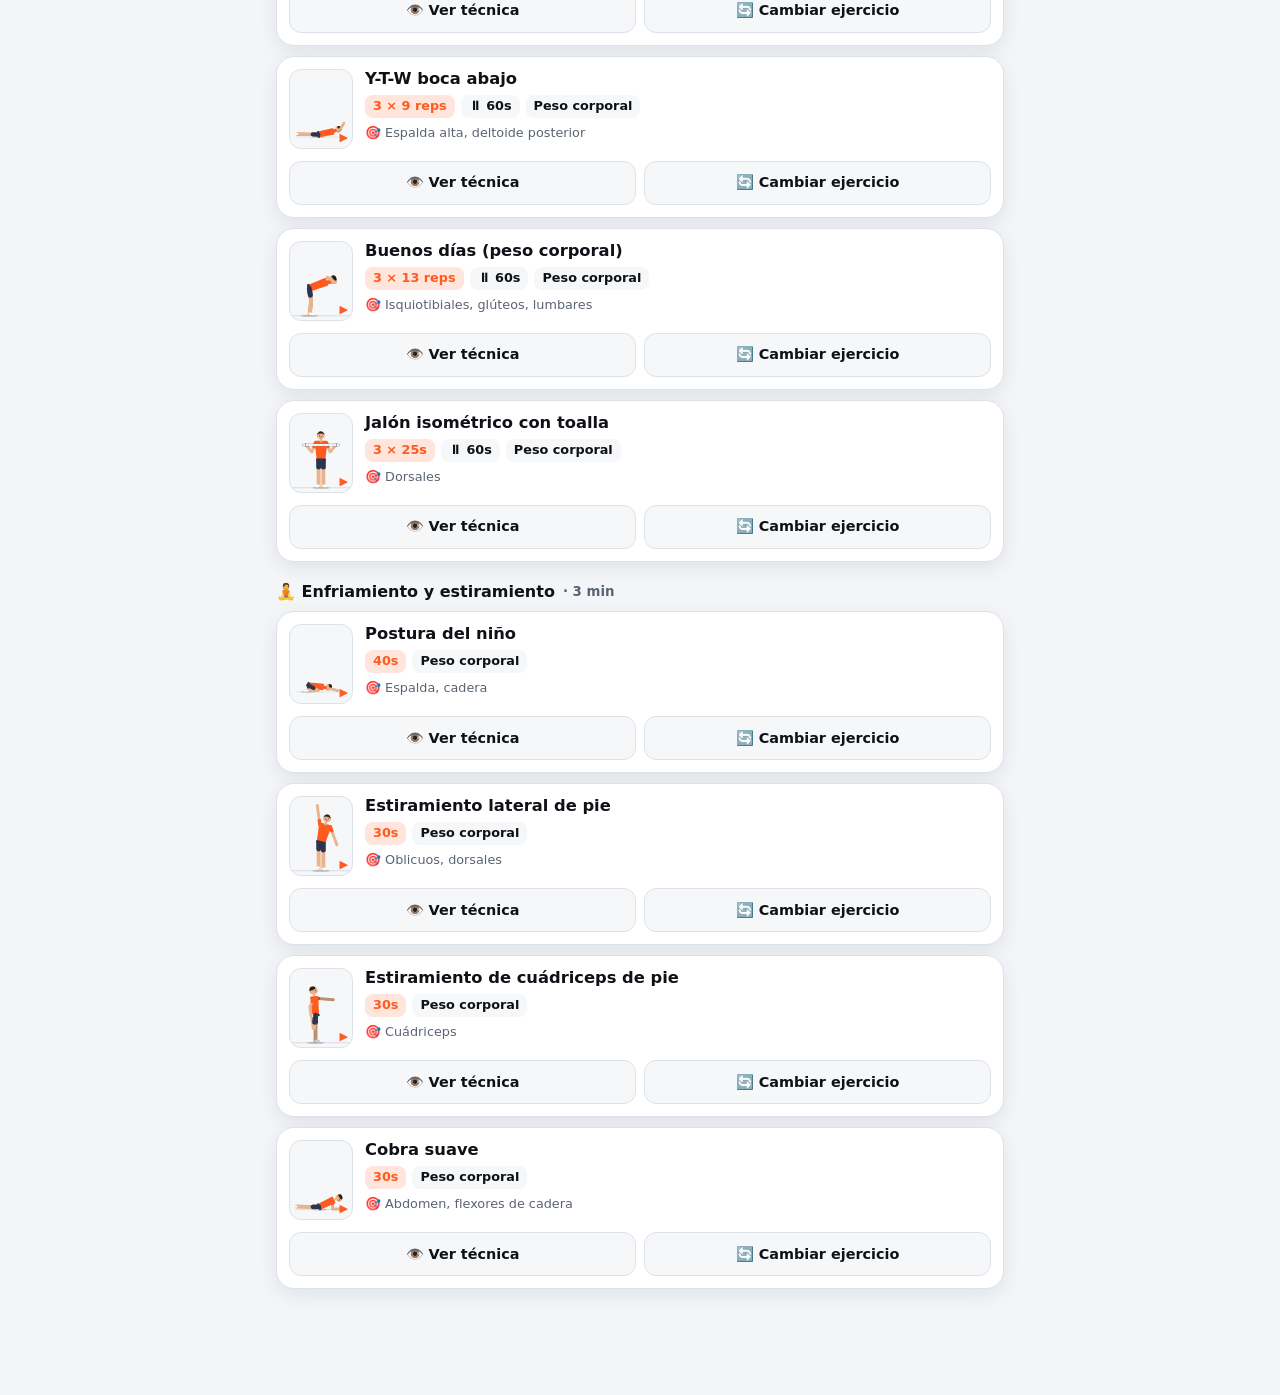
==== commit efbf56ac: "v1.5.6: diálogo propio de la app en lugar de confirm()/alert() - mostrarDialogo() con Promesa, títul" ====
--- a/index.html
+++ b/index.html
@@ -386,6 +386,18 @@
     </div>
   </div>
 
+  <!-- ===== Diálogo propio (reemplaza confirm() / alert() del navegador) ===== -->
+  <div class="dlg" id="dlg" hidden role="alertdialog" aria-modal="true" aria-labelledby="dlgTitle" aria-describedby="dlgMsg">
+    <div class="dlg-card">
+      <h3 id="dlgTitle">MiFitApp</h3>
+      <p id="dlgMsg"></p>
+      <div class="dlg-actions">
+        <button class="btn btn-ghost" id="dlgCancel" type="button">Cancelar</button>
+        <button class="btn btn-primary" id="dlgOk" type="button">Aceptar</button>
+      </div>
+    </div>
+  </div>
+
   <!-- ===== Tour guiado ===== -->
   <div class="tour" id="tour" hidden>
     <div class="tour-spot" id="tourSpot"></div>
--- a/css/styles.css
+++ b/css/styles.css
@@ -669,3 +669,16 @@
 @keyframes catSwL { from { opacity: .2; transform: translateX(28px); } to { opacity: 1; transform: none; } }
 @keyframes catSwR { from { opacity: .2; transform: translateX(-28px); } to { opacity: 1; transform: none; } }
 @media (prefers-reduced-motion: reduce) { .cat-stage.sw-l .cat-av, .cat-stage.sw-r .cat-av { animation: none; } }
+
+/* ===== v1.5.6 · Diálogo propio (reemplaza confirm() / alert()) ===== */
+.dlg { position: fixed; inset: 0; z-index: 120; background: rgba(0, 0, 0, .55); display: grid; place-items: center; padding: 20px calc(20px + env(safe-area-inset-right, 0px)) calc(20px + var(--safe-b)) calc(20px + env(safe-area-inset-left, 0px)); animation: fade .15s; }
+.dlg-card { width: 100%; max-width: 380px; background: var(--surface); color: var(--text); border: 1px solid var(--border); border-radius: 20px; padding: 20px 18px 16px; box-shadow: 0 18px 50px rgba(0, 0, 0, .4); animation: dlgIn .18s ease-out; }
+.dlg-card h3 { margin: 0 0 8px; font-size: 1.1rem; }
+.dlg-card p { margin: 0 0 16px; font-size: .98rem; line-height: 1.45; white-space: pre-line; overflow-wrap: anywhere; }
+.dlg-actions { display: flex; gap: 8px; }
+.dlg-actions .btn { margin: 0; flex: 1; }
+.dlg.alerta #dlgCancel { display: none; }
+.btn-danger { background: var(--danger); color: #fff; }
+@keyframes dlgIn { from { transform: translateY(10px) scale(.97); opacity: 0; } to { transform: none; opacity: 1; } }
+@media (max-width: 340px) { .dlg-actions { flex-direction: column-reverse; } }
+@media (prefers-reduced-motion: reduce) { .dlg-card { animation: none; } }
